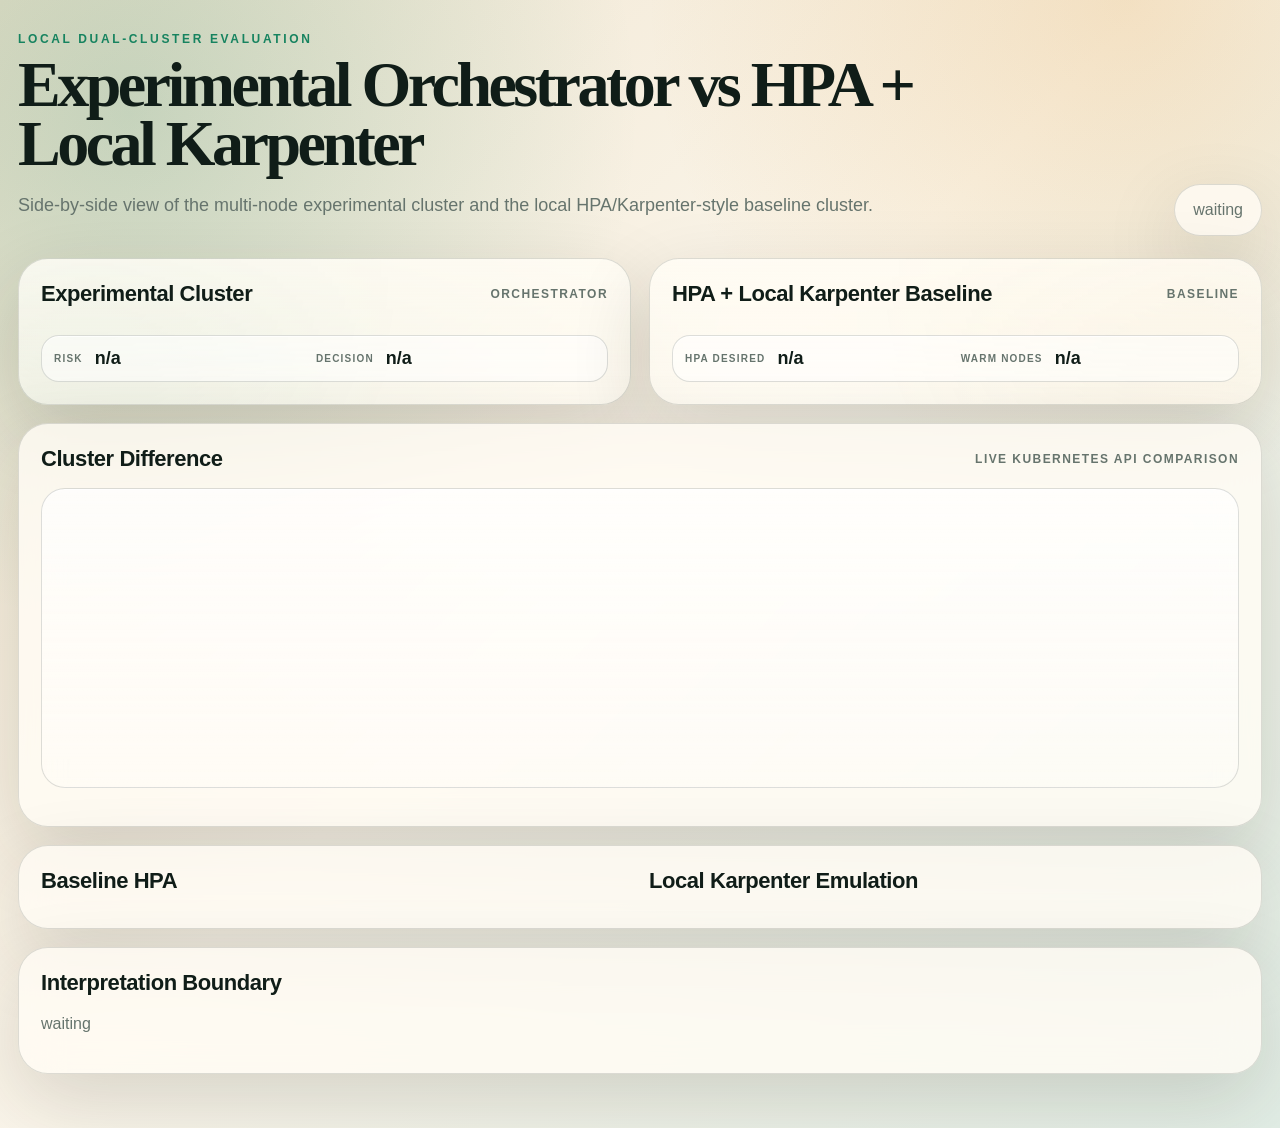
==== orchestrator_stack/comparison_dashboard/index.html @ 718e04e0 "Add local dual-cluster comparison stack" ====
<!doctype html>
<html lang="en">
<head>
  <meta charset="utf-8" />
  <meta name="viewport" content="width=device-width, initial-scale=1" />
  <title>Borg Orchestrator Comparison</title>
  <link rel="stylesheet" href="styles.css?v=202605081030" />
</head>
<body>
  <main class="shell">
    <section class="hero">
      <div>
        <p class="eyebrow">Local dual-cluster evaluation</p>
        <h1>Experimental Orchestrator vs HPA + Local Karpenter</h1>
        <p class="subtitle">Side-by-side view of the multi-node experimental cluster and the local HPA/Karpenter-style baseline cluster.</p>
      </div>
      <div class="status-card"><span id="updatedAt">waiting</span></div>
    </section>

    <section class="comparison-grid">
      <article class="cluster-card experimental">
        <div class="panel-head"><h2>Experimental Cluster</h2><span id="experimentalRole">orchestrator</span></div>
        <div id="experimentalMetrics" class="metric-grid"></div>
        <div class="signal-band"><span>risk</span><b id="experimentalRisk">n/a</b><span>decision</span><b id="experimentalDecision">n/a</b></div>
      </article>
      <article class="cluster-card baseline">
        <div class="panel-head"><h2>HPA + Local Karpenter Baseline</h2><span id="baselineRole">baseline</span></div>
        <div id="baselineMetrics" class="metric-grid"></div>
        <div class="signal-band"><span>HPA desired</span><b id="baselineHpa">n/a</b><span>warm nodes</span><b id="baselineWarm">n/a</b></div>
      </article>
    </section>

    <section class="panel">
      <div class="panel-head"><h2>Cluster Difference</h2><span>live Kubernetes API comparison</span></div>
      <canvas id="differenceCanvas" width="1400" height="340"></canvas>
      <div id="differenceLegend" class="legend"></div>
    </section>

    <section class="panel details">
      <div>
        <h2>Baseline HPA</h2>
        <div id="hpaTable" class="table"></div>
      </div>
      <div>
        <h2>Local Karpenter Emulation</h2>
        <div id="karpenterState" class="table"></div>
      </div>
    </section>

    <section class="panel note-panel">
      <h2>Interpretation Boundary</h2>
      <p id="notes">waiting</p>
    </section>
  </main>
  <script src="app.js?v=202605081030"></script>
</body>
</html>
---- orchestrator_stack/comparison_dashboard/styles.css ----
:root { --ink:#101d18; --muted:#66746d; --paper:#f7efe1; --line:rgba(16,29,24,.14); --green:#16835f; --amber:#d48a20; --blue:#2f6f9f; --red:#b44634; --shadow:0 28px 80px rgba(38,30,12,.16); }
* { box-sizing: border-box; }
body { margin:0; color:var(--ink); background: radial-gradient(circle at 10% 10%, rgba(22,131,95,.20), transparent 32rem), radial-gradient(circle at 88% 0%, rgba(212,138,32,.20), transparent 30rem), linear-gradient(135deg,#efe3cd,#fbf6eb 48%,#e2eee6); font-family:Avenir Next, Gill Sans, Trebuchet MS, sans-serif; min-height:100vh; }
.shell { width:min(1500px, calc(100vw - 36px)); margin:0 auto; padding:32px 0 54px; }
.hero { display:grid; grid-template-columns:minmax(0,1fr) auto; gap:24px; align-items:end; margin-bottom:22px; }
.eyebrow { color:var(--green); text-transform:uppercase; letter-spacing:.22em; font-weight:900; font-size:12px; margin:0 0 10px; }
h1 { margin:0; max-width:980px; font-family:Georgia, Times New Roman, serif; font-size:clamp(42px,5vw,76px); line-height:.92; letter-spacing:-.055em; }
.subtitle { color:var(--muted); font-size:18px; line-height:1.45; max-width:880px; }
.status-card, .cluster-card, .panel { border:1px solid var(--line); background:rgba(255,252,244,.82); backdrop-filter:blur(20px) saturate(1.15); box-shadow:var(--shadow); }
.status-card { border-radius:26px; padding:16px 18px; color:var(--muted); }
.comparison-grid { display:grid; grid-template-columns:1fr 1fr; gap:18px; margin-bottom:18px; }
.cluster-card, .panel { border-radius:30px; padding:22px; overflow:hidden; }
.cluster-card.experimental { background:linear-gradient(180deg,rgba(255,252,244,.90),rgba(255,252,244,.70)), radial-gradient(circle at 12% 12%,rgba(22,131,95,.18),transparent 20rem); }
.cluster-card.baseline { background:linear-gradient(180deg,rgba(255,252,244,.90),rgba(255,252,244,.70)), radial-gradient(circle at 88% 12%,rgba(212,138,32,.18),transparent 20rem); }
.panel-head { display:flex; justify-content:space-between; align-items:center; gap:14px; margin-bottom:16px; }
h2 { margin:0; font-size:22px; letter-spacing:-.02em; }
.panel-head span { color:var(--muted); font-size:12px; text-transform:uppercase; letter-spacing:.12em; font-weight:900; }
.metric-grid { display:grid; grid-template-columns:repeat(4,minmax(0,1fr)); gap:10px; }
.metric-grid div, .signal-band, .table div { border:1px solid var(--line); background:rgba(255,255,255,.55); border-radius:18px; padding:12px; box-shadow:inset 0 1px 0 rgba(255,255,255,.70); }
.metric-grid b { display:block; font-size:28px; letter-spacing:-.04em; margin-bottom:4px; }
.metric-grid span, .signal-band span, .table span { color:var(--muted); text-transform:uppercase; letter-spacing:.12em; font-size:10px; font-weight:900; }
.signal-band { display:grid; grid-template-columns:auto 1fr auto 1fr; gap:12px; align-items:center; margin-top:12px; }
.signal-band b { font-size:18px; overflow-wrap:anywhere; }
canvas { width:100%; height:300px; border-radius:24px; border:1px solid var(--line); background:linear-gradient(180deg,rgba(255,255,255,.72),rgba(255,255,255,.28)); box-shadow:inset 0 1px 0 rgba(255,255,255,.78); }
.legend { display:flex; flex-wrap:wrap; gap:14px; color:var(--muted); margin-top:12px; }
.details { display:grid; grid-template-columns:1fr 1fr; gap:18px; margin-top:18px; }
.table { display:grid; gap:8px; margin-top:12px; }
.table b { display:block; margin-top:4px; overflow-wrap:anywhere; }
.note-panel { margin-top:18px; }
.note-panel p { color:var(--muted); line-height:1.45; }
@media (max-width: 900px) { .hero, .comparison-grid, .details { grid-template-columns:1fr; } .metric-grid { grid-template-columns:repeat(2,minmax(0,1fr)); } .signal-band { grid-template-columns:1fr; } }
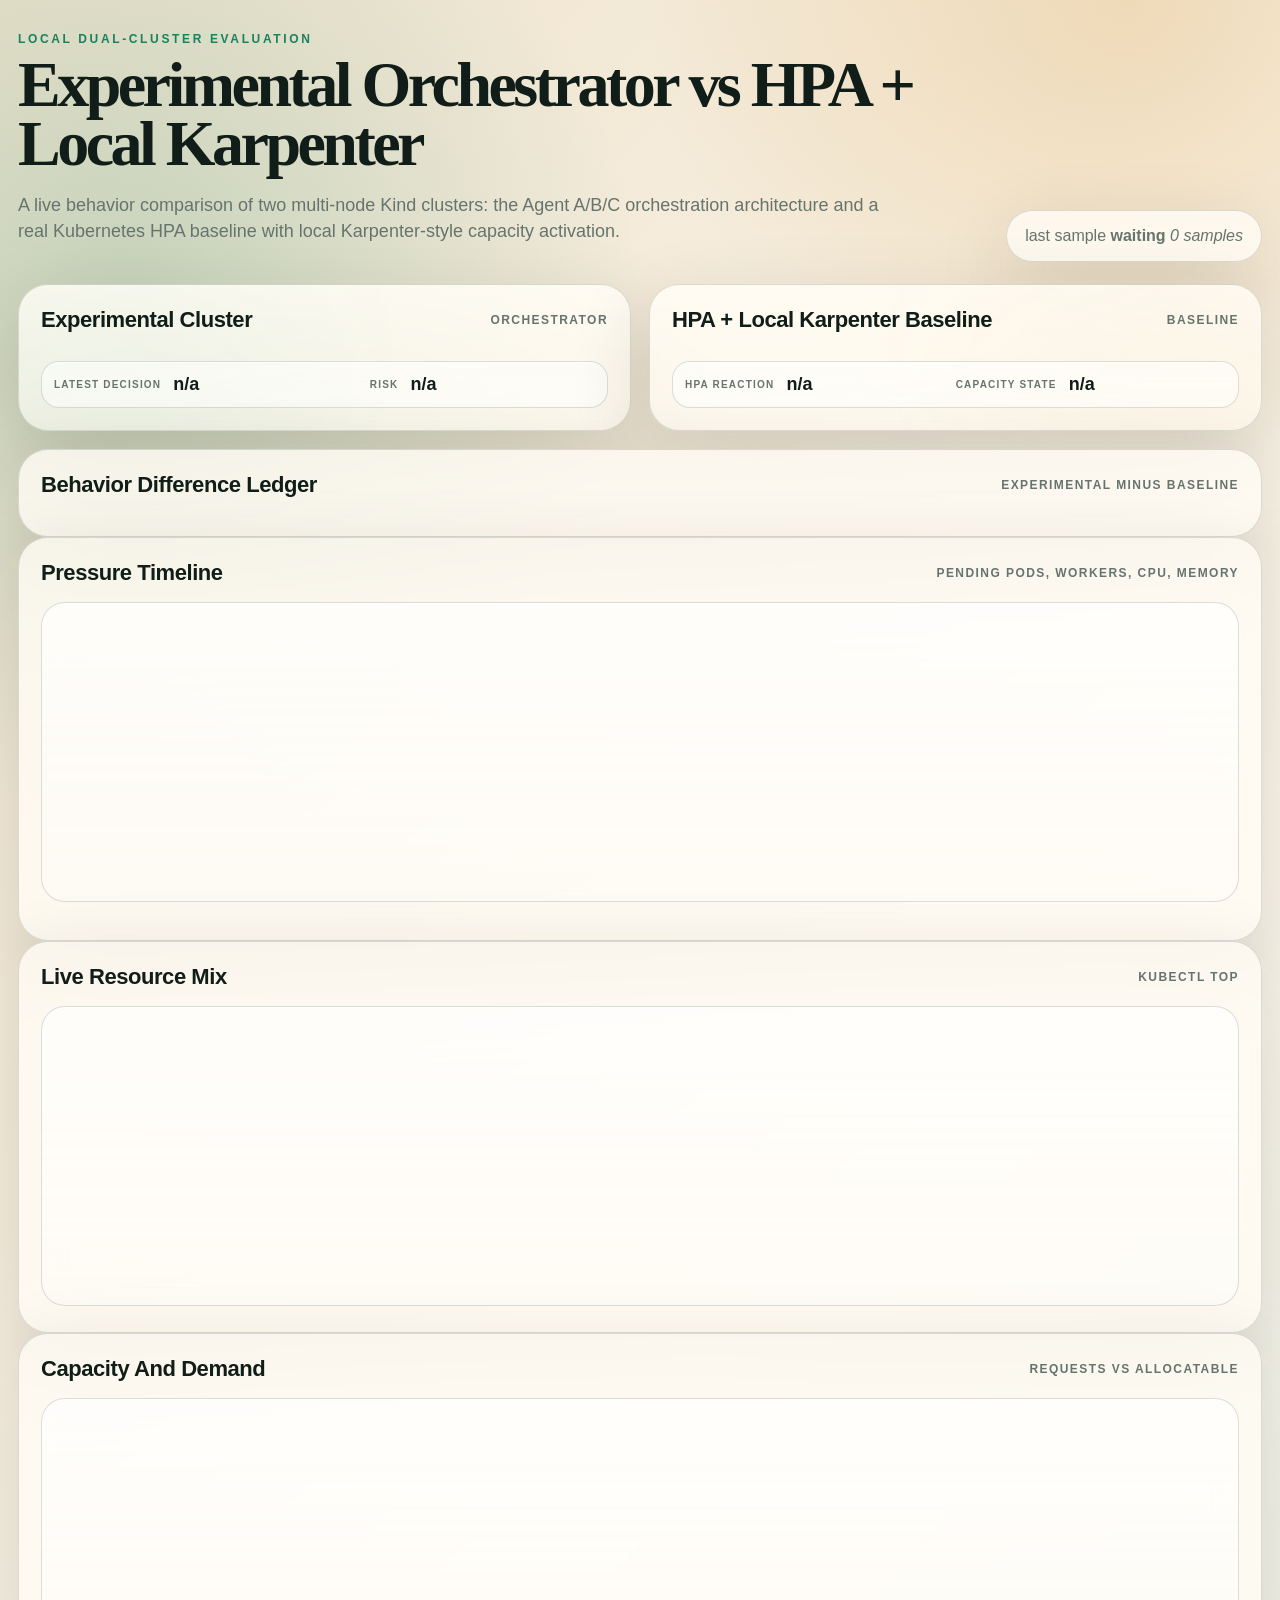
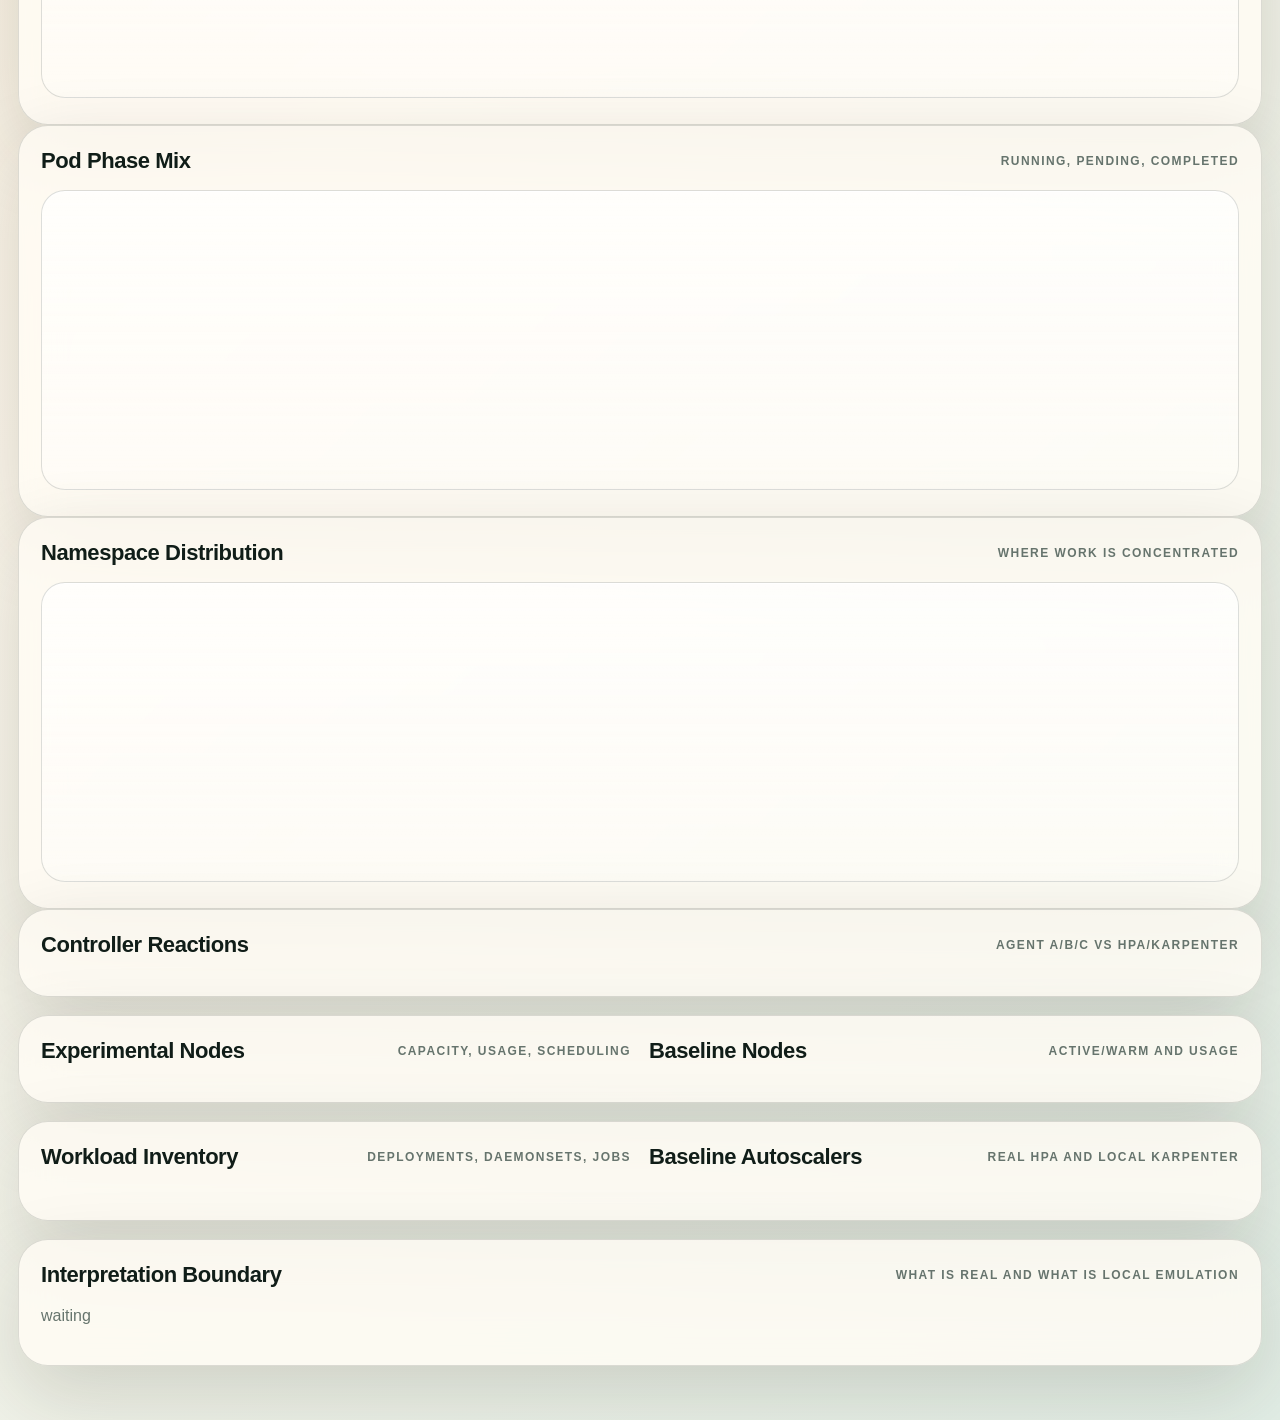
==== commit 91eb306a: "Add comparison dashboard analysis sections" ====
--- a/orchestrator_stack/comparison_dashboard/index.html
+++ b/orchestrator_stack/comparison_dashboard/index.html
@@ -4,7 +4,7 @@
   <meta charset="utf-8" />
   <meta name="viewport" content="width=device-width, initial-scale=1" />
   <title>Borg Orchestrator Comparison</title>
-  <link rel="stylesheet" href="styles.css?v=202605081030" />
+  <link rel="stylesheet" href="styles.css?v=202605081130" />
 </head>
 <body>
   <main class="shell">
@@ -12,46 +12,95 @@
       <div>
         <p class="eyebrow">Local dual-cluster evaluation</p>
         <h1>Experimental Orchestrator vs HPA + Local Karpenter</h1>
-        <p class="subtitle">Side-by-side view of the multi-node experimental cluster and the local HPA/Karpenter-style baseline cluster.</p>
+        <p class="subtitle">A live behavior comparison of two multi-node Kind clusters: the Agent A/B/C orchestration architecture and a real Kubernetes HPA baseline with local Karpenter-style capacity activation.</p>
       </div>
-      <div class="status-card"><span id="updatedAt">waiting</span></div>
+      <aside class="status-card">
+        <span>last sample</span>
+        <b id="updatedAt">waiting</b>
+        <em id="sampleCount">0 samples</em>
+      </aside>
     </section>
+
+    <section id="scorecards" class="scorecards"></section>
 
     <section class="comparison-grid">
       <article class="cluster-card experimental">
         <div class="panel-head"><h2>Experimental Cluster</h2><span id="experimentalRole">orchestrator</span></div>
         <div id="experimentalMetrics" class="metric-grid"></div>
-        <div class="signal-band"><span>risk</span><b id="experimentalRisk">n/a</b><span>decision</span><b id="experimentalDecision">n/a</b></div>
+        <div class="signal-band"><span>latest decision</span><b id="experimentalDecision">n/a</b><span>risk</span><b id="experimentalRisk">n/a</b></div>
       </article>
       <article class="cluster-card baseline">
         <div class="panel-head"><h2>HPA + Local Karpenter Baseline</h2><span id="baselineRole">baseline</span></div>
         <div id="baselineMetrics" class="metric-grid"></div>
-        <div class="signal-band"><span>HPA desired</span><b id="baselineHpa">n/a</b><span>warm nodes</span><b id="baselineWarm">n/a</b></div>
+        <div class="signal-band"><span>HPA reaction</span><b id="baselineHpa">n/a</b><span>capacity state</span><b id="baselineWarm">n/a</b></div>
       </article>
     </section>
 
-    <section class="panel">
-      <div class="panel-head"><h2>Cluster Difference</h2><span>live Kubernetes API comparison</span></div>
-      <canvas id="differenceCanvas" width="1400" height="340"></canvas>
-      <div id="differenceLegend" class="legend"></div>
+    <section class="panel insight-panel">
+      <div class="panel-head"><h2>Behavior Difference Ledger</h2><span>experimental minus baseline</span></div>
+      <div id="differenceLedger" class="ledger"></div>
     </section>
 
-    <section class="panel details">
+    <section class="chart-grid primary-charts">
+      <article class="panel chart-card wide">
+        <div class="panel-head"><h2>Pressure Timeline</h2><span>pending pods, workers, CPU, memory</span></div>
+        <canvas id="timelineCanvas" width="1700" height="420"></canvas>
+        <div id="timelineLegend" class="legend"></div>
+      </article>
+      <article class="panel chart-card">
+        <div class="panel-head"><h2>Live Resource Mix</h2><span>kubectl top</span></div>
+        <canvas id="resourcePieCanvas" width="760" height="420"></canvas>
+      </article>
+      <article class="panel chart-card">
+        <div class="panel-head"><h2>Capacity And Demand</h2><span>requests vs allocatable</span></div>
+        <canvas id="capacityCanvas" width="760" height="420"></canvas>
+      </article>
+    </section>
+
+    <section class="chart-grid secondary-charts">
+      <article class="panel chart-card">
+        <div class="panel-head"><h2>Pod Phase Mix</h2><span>running, pending, completed</span></div>
+        <canvas id="phaseCanvas" width="760" height="360"></canvas>
+      </article>
+      <article class="panel chart-card">
+        <div class="panel-head"><h2>Namespace Distribution</h2><span>where work is concentrated</span></div>
+        <canvas id="namespaceCanvas" width="760" height="360"></canvas>
+      </article>
+      <article class="panel chart-card">
+        <div class="panel-head"><h2>Controller Reactions</h2><span>Agent A/B/C vs HPA/Karpenter</span></div>
+        <div id="reactionPanel" class="reaction-panel"></div>
+      </article>
+    </section>
+
+    <section class="panel details node-section">
       <div>
-        <h2>Baseline HPA</h2>
-        <div id="hpaTable" class="table"></div>
+        <div class="panel-head"><h2>Experimental Nodes</h2><span>capacity, usage, scheduling</span></div>
+        <div id="experimentalNodes" class="table node-table"></div>
       </div>
       <div>
-        <h2>Local Karpenter Emulation</h2>
-        <div id="karpenterState" class="table"></div>
+        <div class="panel-head"><h2>Baseline Nodes</h2><span>active/warm and usage</span></div>
+        <div id="baselineNodes" class="table node-table"></div>
+      </div>
+    </section>
+
+    <section class="panel details workload-section">
+      <div>
+        <div class="panel-head"><h2>Workload Inventory</h2><span>deployments, daemonsets, jobs</span></div>
+        <div id="workloadInventory" class="table compact-table"></div>
+      </div>
+      <div>
+        <div class="panel-head"><h2>Baseline Autoscalers</h2><span>real HPA and local Karpenter</span></div>
+        <div id="hpaTable" class="table compact-table"></div>
+        <div id="karpenterState" class="table compact-table"></div>
       </div>
     </section>
 
     <section class="panel note-panel">
-      <h2>Interpretation Boundary</h2>
+      <div class="panel-head"><h2>Interpretation Boundary</h2><span>what is real and what is local emulation</span></div>
       <p id="notes">waiting</p>
+      <p id="errors" class="error-line"></p>
     </section>
   </main>
-  <script src="app.js?v=202605081030"></script>
+  <script src="app.js?v=202605081130"></script>
 </body>
 </html>
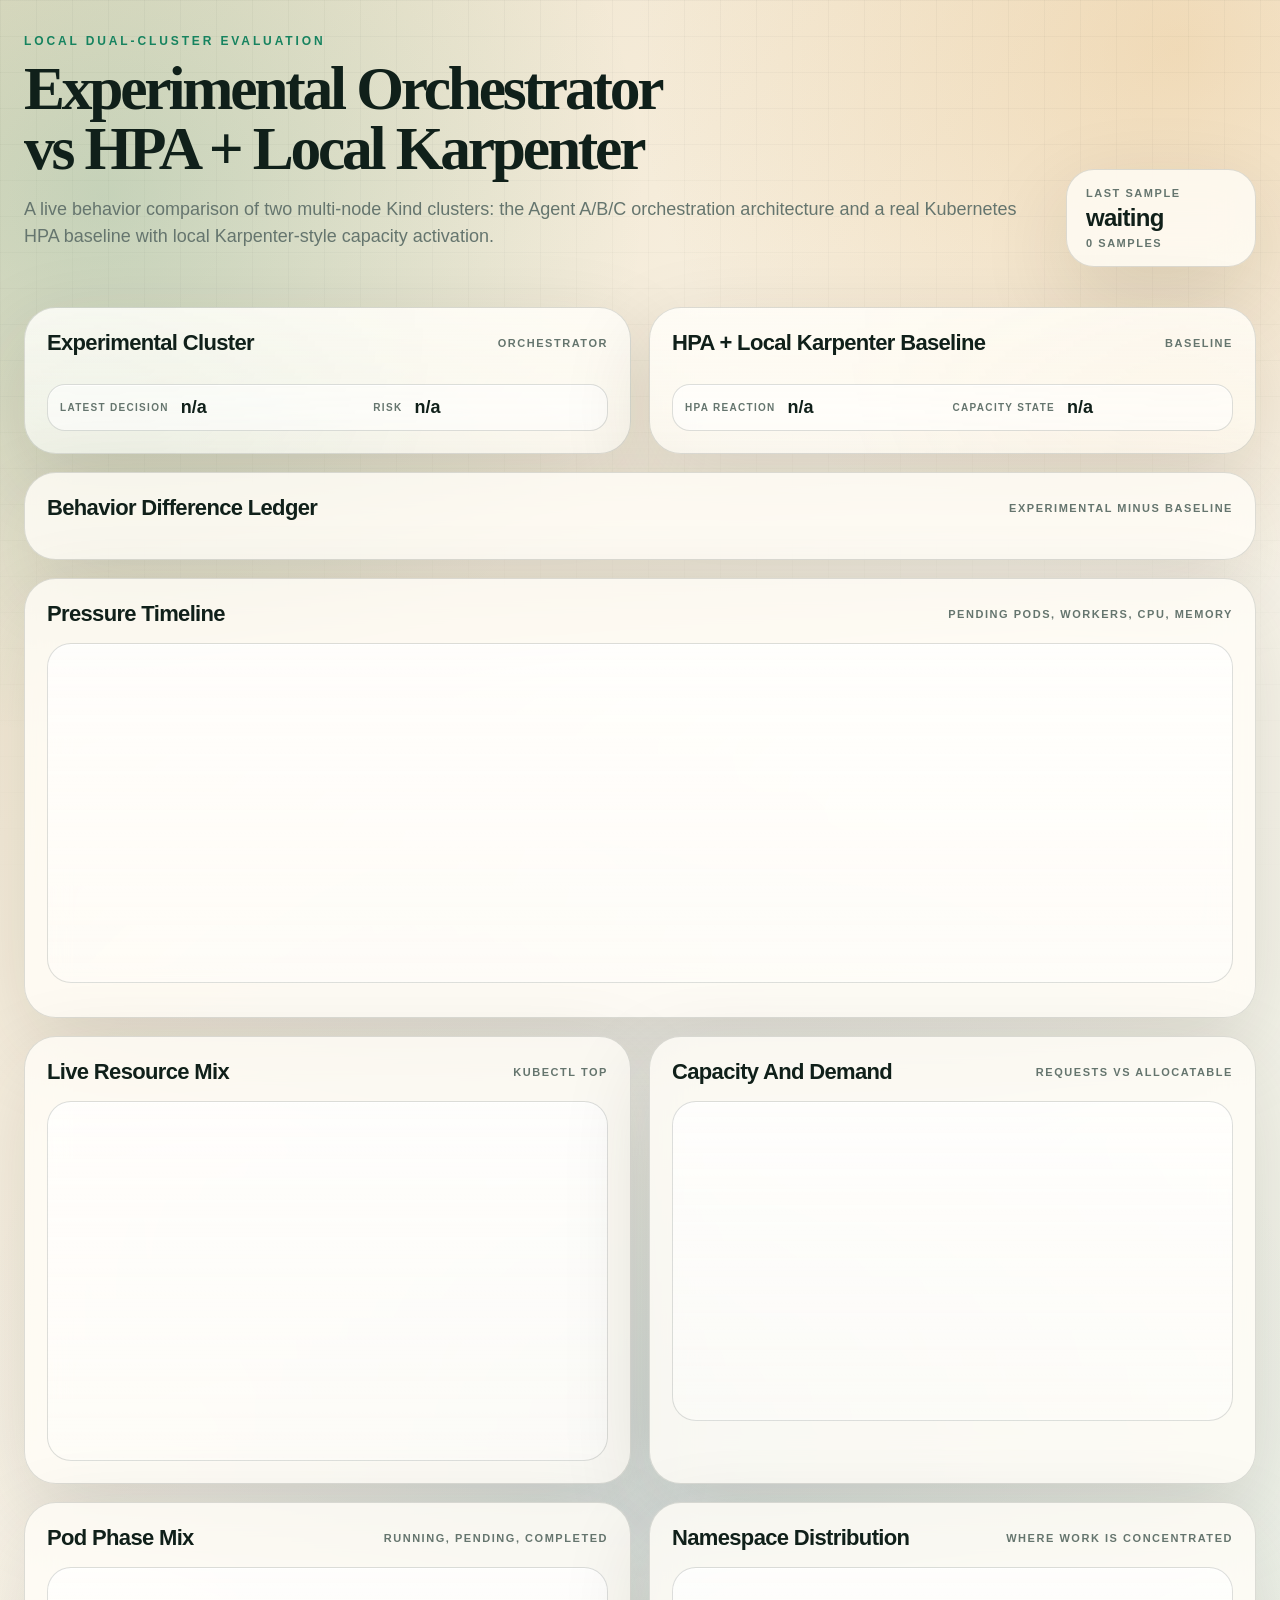
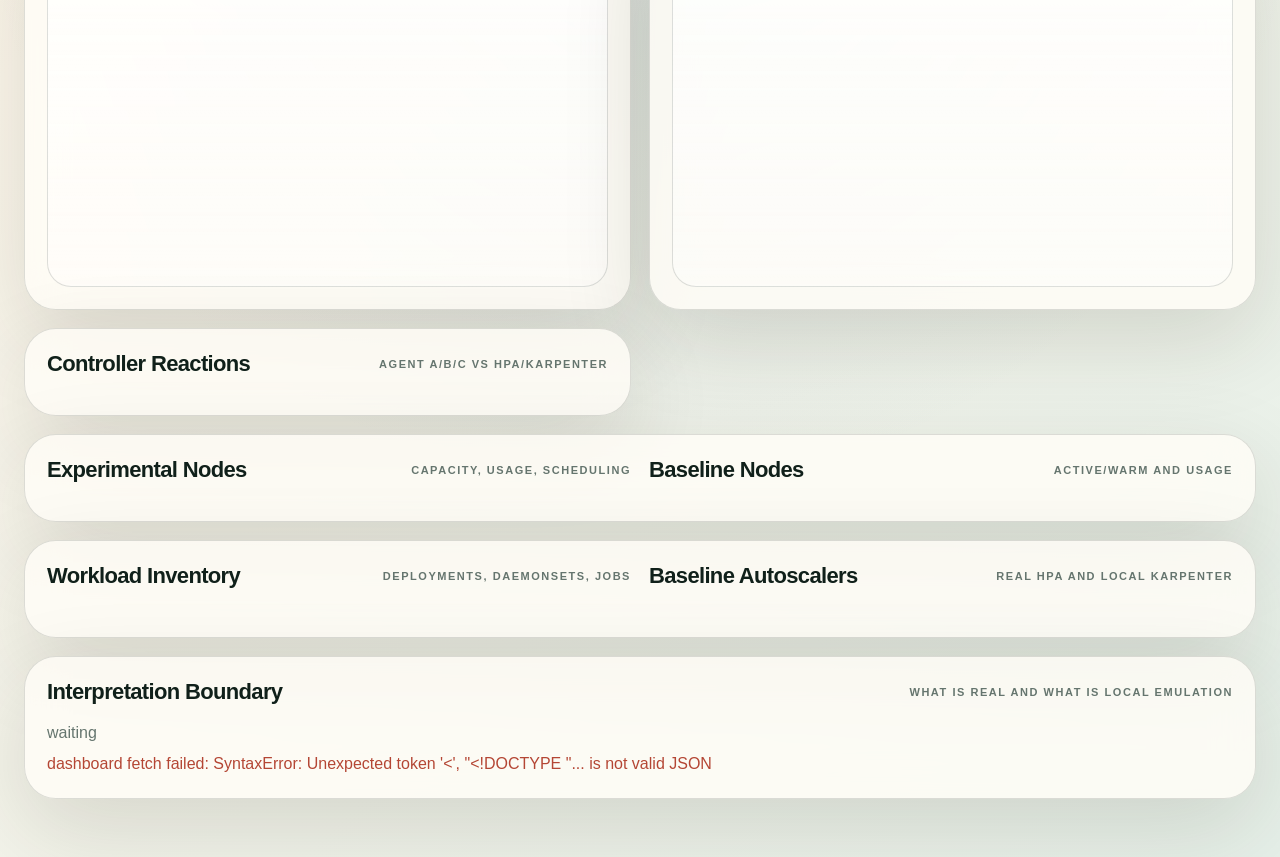
==== commit 41f78b07: "Refresh comparison dashboard assets" ====
--- a/orchestrator_stack/comparison_dashboard/index.html
+++ b/orchestrator_stack/comparison_dashboard/index.html
@@ -4,7 +4,7 @@
   <meta charset="utf-8" />
   <meta name="viewport" content="width=device-width, initial-scale=1" />
   <title>Borg Orchestrator Comparison</title>
-  <link rel="stylesheet" href="styles.css?v=202605081130" />
+  <link rel="stylesheet" href="styles.css?v=202605081610" />
 </head>
 <body>
   <main class="shell">
@@ -101,6 +101,6 @@
       <p id="errors" class="error-line"></p>
     </section>
   </main>
-  <script src="app.js?v=202605081130"></script>
+  <script src="app.js?v=202605081610"></script>
 </body>
 </html>
--- a/orchestrator_stack/comparison_dashboard/styles.css
+++ b/orchestrator_stack/comparison_dashboard/styles.css
@@ -1,31 +1,119 @@
-:root { --ink:#101d18; --muted:#66746d; --paper:#f7efe1; --line:rgba(16,29,24,.14); --green:#16835f; --amber:#d48a20; --blue:#2f6f9f; --red:#b44634; --shadow:0 28px 80px rgba(38,30,12,.16); }
-* { box-sizing: border-box; }
-body { margin:0; color:var(--ink); background: radial-gradient(circle at 10% 10%, rgba(22,131,95,.20), transparent 32rem), radial-gradient(circle at 88% 0%, rgba(212,138,32,.20), transparent 30rem), linear-gradient(135deg,#efe3cd,#fbf6eb 48%,#e2eee6); font-family:Avenir Next, Gill Sans, Trebuchet MS, sans-serif; min-height:100vh; }
-.shell { width:min(1500px, calc(100vw - 36px)); margin:0 auto; padding:32px 0 54px; }
+:root {
+  --ink:#10201a;
+  --muted:#65756e;
+  --paper:#fbf5e9;
+  --panel:#fffdf7;
+  --line:rgba(16,32,26,.14);
+  --line-strong:rgba(16,32,26,.28);
+  --green:#16835f;
+  --mint:#73b99a;
+  --amber:#d48a20;
+  --blue:#2f6f9f;
+  --red:#b44634;
+  --black:#17231e;
+  --shadow:0 30px 90px rgba(41,33,15,.14);
+  --soft-shadow:0 18px 46px rgba(41,33,15,.10);
+}
+* { box-sizing:border-box; }
+body {
+  margin:0;
+  color:var(--ink);
+  background:
+    radial-gradient(circle at 8% 8%, rgba(22,131,95,.20), transparent 34rem),
+    radial-gradient(circle at 92% 2%, rgba(212,138,32,.22), transparent 34rem),
+    radial-gradient(circle at 50% 58%, rgba(47,111,159,.14), transparent 42rem),
+    linear-gradient(135deg,#efe2c9,#fbf6eb 45%,#e6f0e9);
+  font-family:Avenir Next, Gill Sans, Trebuchet MS, sans-serif;
+  min-height:100vh;
+}
+body:before {
+  content:"";
+  position:fixed;
+  inset:0;
+  pointer-events:none;
+  background-image:linear-gradient(rgba(16,32,26,.045) 1px, transparent 1px), linear-gradient(90deg, rgba(16,32,26,.045) 1px, transparent 1px);
+  background-size:36px 36px;
+  mask-image:linear-gradient(to bottom, rgba(0,0,0,.70), rgba(0,0,0,.08));
+}
+.shell { width:min(1780px, calc(100vw - 48px)); margin:0 auto; padding:34px 0 58px; position:relative; }
 .hero { display:grid; grid-template-columns:minmax(0,1fr) auto; gap:24px; align-items:end; margin-bottom:22px; }
-.eyebrow { color:var(--green); text-transform:uppercase; letter-spacing:.22em; font-weight:900; font-size:12px; margin:0 0 10px; }
-h1 { margin:0; max-width:980px; font-family:Georgia, Times New Roman, serif; font-size:clamp(42px,5vw,76px); line-height:.92; letter-spacing:-.055em; }
-.subtitle { color:var(--muted); font-size:18px; line-height:1.45; max-width:880px; }
-.status-card, .cluster-card, .panel { border:1px solid var(--line); background:rgba(255,252,244,.82); backdrop-filter:blur(20px) saturate(1.15); box-shadow:var(--shadow); }
-.status-card { border-radius:26px; padding:16px 18px; color:var(--muted); }
+.eyebrow { color:var(--green); text-transform:uppercase; letter-spacing:.24em; font-weight:900; font-size:12px; margin:0 0 10px; }
+h1 { margin:0; max-width:1180px; font-family:Georgia, Times New Roman, serif; font-size:clamp(42px,4.8vw,78px); line-height:.98; letter-spacing:-.052em; text-wrap:balance; }
+.subtitle { color:var(--muted); font-size:18px; line-height:1.45; max-width:1060px; }
+.status-card, .cluster-card, .panel, .score-card {
+  border:1px solid var(--line);
+  background:rgba(255,253,247,.82);
+  backdrop-filter:blur(20px) saturate(1.12);
+  box-shadow:var(--shadow);
+}
+.status-card { min-width:190px; border-radius:28px; padding:17px 19px; display:grid; gap:5px; }
+.status-card span, .status-card em { color:var(--muted); font-size:11px; text-transform:uppercase; letter-spacing:.14em; font-weight:900; font-style:normal; }
+.status-card b { font-size:24px; letter-spacing:-.03em; }
+.scorecards { display:grid; grid-template-columns:repeat(auto-fit,minmax(min(100%,320px),1fr)); gap:14px; margin-bottom:18px; }
+.score-card { border-radius:26px; padding:16px; display:grid; gap:10px; min-height:150px; min-width:0; overflow:hidden; }
+.score-card span { color:var(--muted); text-transform:uppercase; letter-spacing:.14em; font-size:11px; font-weight:900; }
+.score-card b { display:block; max-width:100%; font-size:clamp(19px,1.25vw,23px); line-height:1.08; letter-spacing:-.035em; overflow-wrap:anywhere; word-break:break-word; }
+.score-card small { color:var(--muted); line-height:1.35; }
+.score-values { display:grid; grid-template-columns:repeat(2,minmax(0,1fr)); gap:8px; min-width:0; }
+.score-values div { min-width:0; border:1px solid var(--line); border-radius:16px; padding:9px; background:rgba(255,255,255,.46); display:grid; gap:7px; align-content:start; }
+.score-values span { display:block; white-space:nowrap; }
+.score-values b { font-size:clamp(17px,1.05vw,20px); letter-spacing:-.025em; }
 .comparison-grid { display:grid; grid-template-columns:1fr 1fr; gap:18px; margin-bottom:18px; }
-.cluster-card, .panel { border-radius:30px; padding:22px; overflow:hidden; }
-.cluster-card.experimental { background:linear-gradient(180deg,rgba(255,252,244,.90),rgba(255,252,244,.70)), radial-gradient(circle at 12% 12%,rgba(22,131,95,.18),transparent 20rem); }
-.cluster-card.baseline { background:linear-gradient(180deg,rgba(255,252,244,.90),rgba(255,252,244,.70)), radial-gradient(circle at 88% 12%,rgba(212,138,32,.18),transparent 20rem); }
+.cluster-card, .panel { border-radius:32px; padding:22px; overflow:hidden; min-width:0; }
+.cluster-card.experimental { background:linear-gradient(180deg,rgba(255,253,247,.90),rgba(255,253,247,.72)), radial-gradient(circle at 12% 12%,rgba(22,131,95,.18),transparent 22rem); }
+.cluster-card.baseline { background:linear-gradient(180deg,rgba(255,253,247,.90),rgba(255,253,247,.72)), radial-gradient(circle at 88% 12%,rgba(212,138,32,.18),transparent 22rem); }
 .panel-head { display:flex; justify-content:space-between; align-items:center; gap:14px; margin-bottom:16px; }
-h2 { margin:0; font-size:22px; letter-spacing:-.02em; }
-.panel-head span { color:var(--muted); font-size:12px; text-transform:uppercase; letter-spacing:.12em; font-weight:900; }
+h2 { margin:0; font-size:22px; letter-spacing:-.03em; }
+.panel-head span { color:var(--muted); font-size:11px; text-transform:uppercase; letter-spacing:.14em; font-weight:900; text-align:right; }
 .metric-grid { display:grid; grid-template-columns:repeat(4,minmax(0,1fr)); gap:10px; }
-.metric-grid div, .signal-band, .table div { border:1px solid var(--line); background:rgba(255,255,255,.55); border-radius:18px; padding:12px; box-shadow:inset 0 1px 0 rgba(255,255,255,.70); }
-.metric-grid b { display:block; font-size:28px; letter-spacing:-.04em; margin-bottom:4px; }
-.metric-grid span, .signal-band span, .table span { color:var(--muted); text-transform:uppercase; letter-spacing:.12em; font-size:10px; font-weight:900; }
+.metric-grid div, .signal-band, .table div, .ledger-row, .reaction-card {
+  min-width:0;
+  border:1px solid var(--line);
+  background:rgba(255,255,255,.58);
+  border-radius:18px;
+  padding:12px;
+  box-shadow:inset 0 1px 0 rgba(255,255,255,.78);
+}
+.metric-grid b { display:block; font-size:27px; letter-spacing:-.045em; margin-bottom:4px; overflow-wrap:anywhere; }
+.metric-grid span, .signal-band span, .table span, .ledger-row span, .reaction-card span {
+  color:var(--muted);
+  text-transform:uppercase;
+  letter-spacing:.13em;
+  font-size:10px;
+  font-weight:900;
+}
 .signal-band { display:grid; grid-template-columns:auto 1fr auto 1fr; gap:12px; align-items:center; margin-top:12px; }
 .signal-band b { font-size:18px; overflow-wrap:anywhere; }
-canvas { width:100%; height:300px; border-radius:24px; border:1px solid var(--line); background:linear-gradient(180deg,rgba(255,255,255,.72),rgba(255,255,255,.28)); box-shadow:inset 0 1px 0 rgba(255,255,255,.78); }
-.legend { display:flex; flex-wrap:wrap; gap:14px; color:var(--muted); margin-top:12px; }
-.details { display:grid; grid-template-columns:1fr 1fr; gap:18px; margin-top:18px; }
-.table { display:grid; gap:8px; margin-top:12px; }
-.table b { display:block; margin-top:4px; overflow-wrap:anywhere; }
+.insight-panel { margin-bottom:18px; }
+.ledger { display:grid; grid-template-columns:repeat(4,minmax(0,1fr)); gap:10px; }
+.ledger-row { display:grid; gap:7px; min-height:145px; }
+.ledger-row b { font-size:22px; letter-spacing:-.04em; }
+.delta-positive { color:var(--green); }
+.delta-negative { color:var(--red); }
+.delta-neutral { color:var(--muted); }
+.chart-grid { display:grid; gap:18px; margin-bottom:18px; }
+.chart-grid > * { min-width:0; }
+.primary-charts { grid-template-columns:2fr 1fr 1fr; }
+.secondary-charts { grid-template-columns:1fr 1fr 1fr; }
+.chart-card.wide { grid-column:auto; }
+canvas { display:block; width:100%; height:320px; border-radius:24px; border:1px solid var(--line); background:linear-gradient(180deg,rgba(255,255,255,.72),rgba(255,255,255,.34)); box-shadow:inset 0 1px 0 rgba(255,255,255,.78); }
+#timelineCanvas { height:340px; }
+#resourcePieCanvas { height:360px; }
+.legend { display:flex; flex-wrap:wrap; gap:14px; color:var(--muted); margin-top:12px; font-size:14px; }
+.legend b { font-size:16px; }
+.details { display:grid; grid-template-columns:1fr 1fr; gap:18px; margin-bottom:18px; }
+.table { display:grid; gap:8px; }
+.table div { display:grid; grid-template-columns:minmax(120px,.8fr) minmax(0,1.5fr); gap:10px; align-items:start; }
+.table b { display:block; overflow-wrap:anywhere; font-size:14px; }
+.node-table div { grid-template-columns:minmax(180px,.8fr) minmax(0,1.8fr); }
+.compact-table + .compact-table { margin-top:10px; }
+.reaction-panel { display:grid; gap:10px; }
+.reaction-card { display:grid; gap:7px; }
+.reaction-card b { font-size:19px; letter-spacing:-.03em; }
 .note-panel { margin-top:18px; }
-.note-panel p { color:var(--muted); line-height:1.45; }
-@media (max-width: 900px) { .hero, .comparison-grid, .details { grid-template-columns:1fr; } .metric-grid { grid-template-columns:repeat(2,minmax(0,1fr)); } .signal-band { grid-template-columns:1fr; } }
+.note-panel p { color:var(--muted); line-height:1.48; margin:8px 0 0; }
+.error-line { color:var(--red) !important; }
+.pill-row { display:flex; flex-wrap:wrap; gap:8px; }
+.pill { border:1px solid var(--line); border-radius:999px; padding:7px 10px; background:rgba(255,255,255,.62); color:var(--muted); font-size:12px; }
+@media (max-width: 1300px) { .primary-charts, .secondary-charts { grid-template-columns:1fr 1fr; } .chart-card.wide { grid-column:1 / -1; } .ledger { grid-template-columns:1fr 1fr; } }
+@media (max-width: 900px) { .hero, .comparison-grid, .details, .primary-charts, .secondary-charts, .ledger { grid-template-columns:1fr; } .metric-grid { grid-template-columns:repeat(2,minmax(0,1fr)); } .signal-band, .table div { grid-template-columns:1fr; } h1 { font-size:42px; } .shell { width:min(100vw - 24px, 1780px); } }
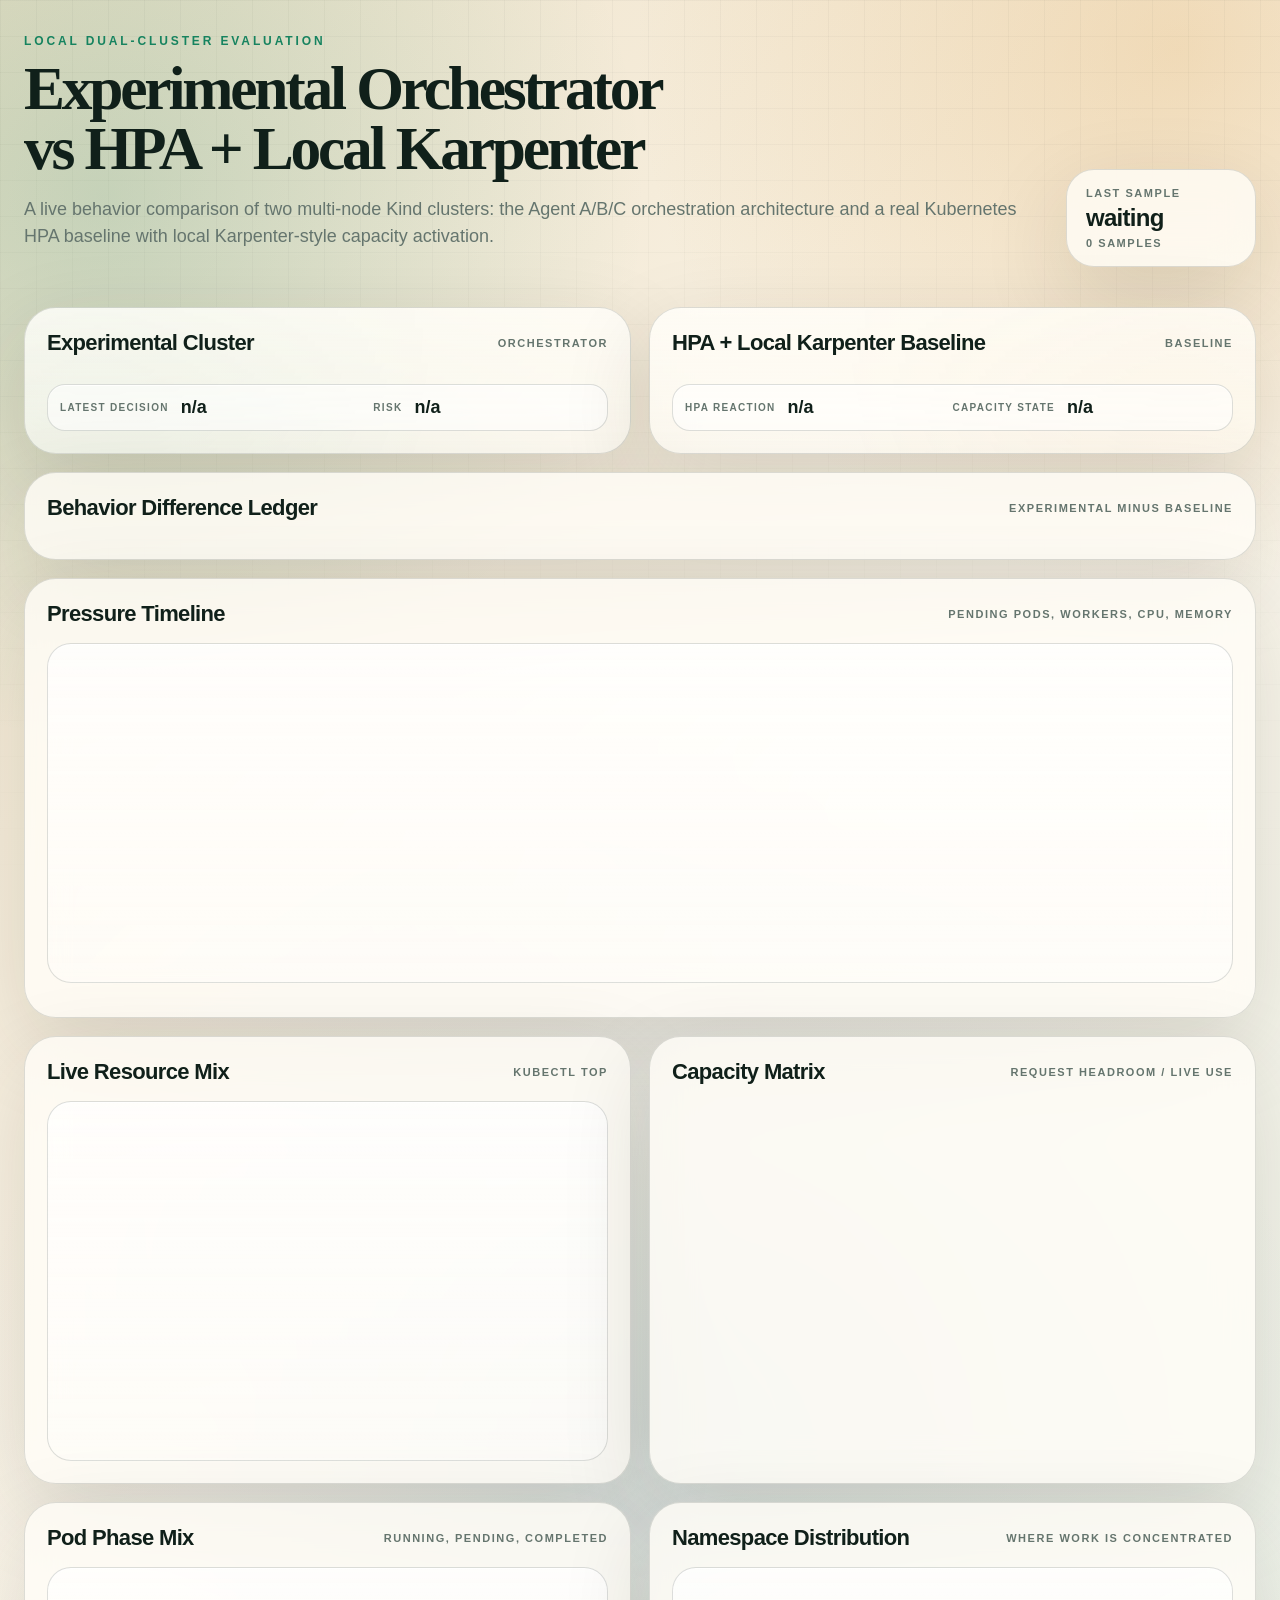
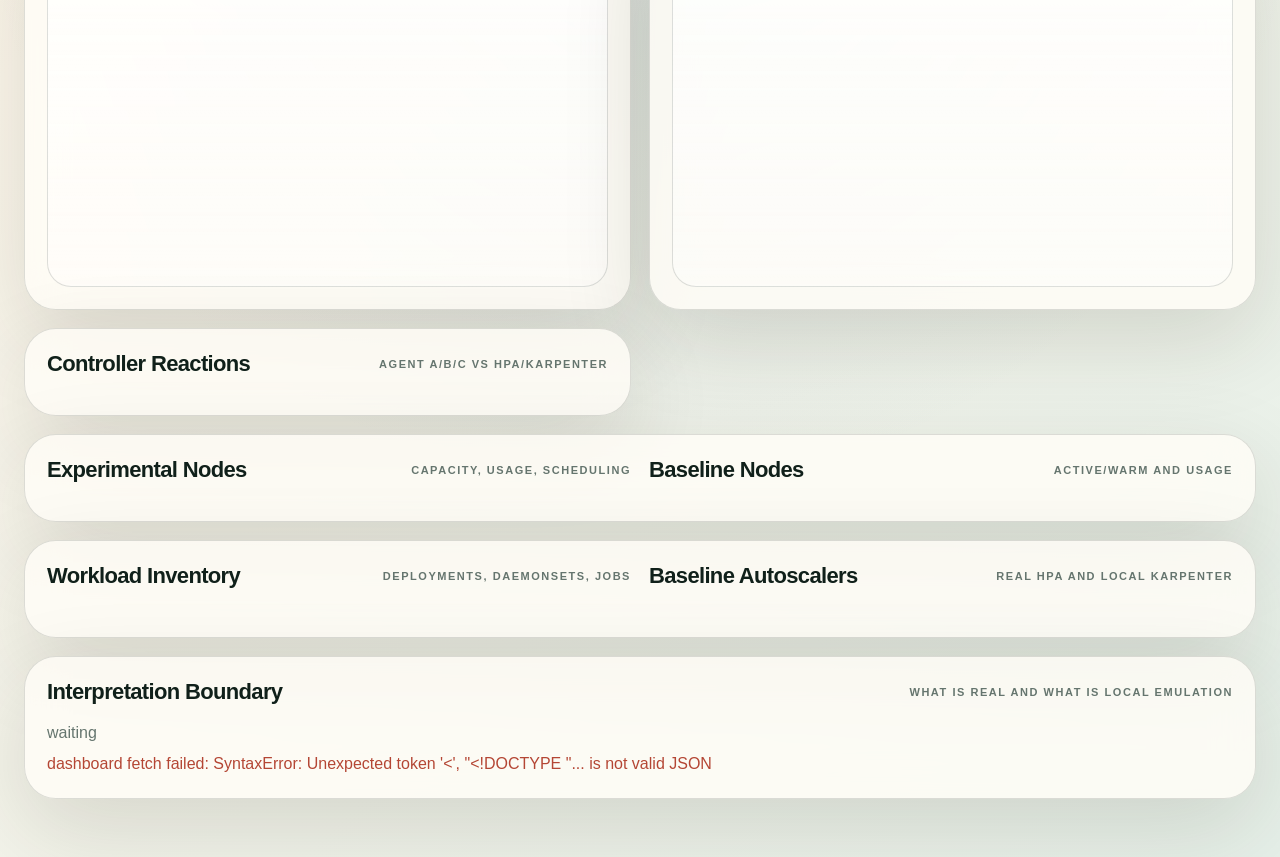
==== commit d769546a: "Replace capacity chart shell" ====
--- a/orchestrator_stack/comparison_dashboard/index.html
+++ b/orchestrator_stack/comparison_dashboard/index.html
@@ -4,7 +4,7 @@
   <meta charset="utf-8" />
   <meta name="viewport" content="width=device-width, initial-scale=1" />
   <title>Borg Orchestrator Comparison</title>
-  <link rel="stylesheet" href="styles.css?v=202605081610" />
+  <link rel="stylesheet" href="styles.css?v=202605081645" />
 </head>
 <body>
   <main class="shell">
@@ -52,8 +52,8 @@
         <canvas id="resourcePieCanvas" width="760" height="420"></canvas>
       </article>
       <article class="panel chart-card">
-        <div class="panel-head"><h2>Capacity And Demand</h2><span>requests vs allocatable</span></div>
-        <canvas id="capacityCanvas" width="760" height="420"></canvas>
+        <div class="panel-head"><h2>Capacity Matrix</h2><span>request headroom / live use</span></div>
+        <div id="capacityPanel" class="capacity-panel" aria-live="polite"></div>
       </article>
     </section>
 
@@ -101,6 +101,6 @@
       <p id="errors" class="error-line"></p>
     </section>
   </main>
-  <script src="app.js?v=202605081610"></script>
+  <script src="app.js?v=202605081645"></script>
 </body>
 </html>
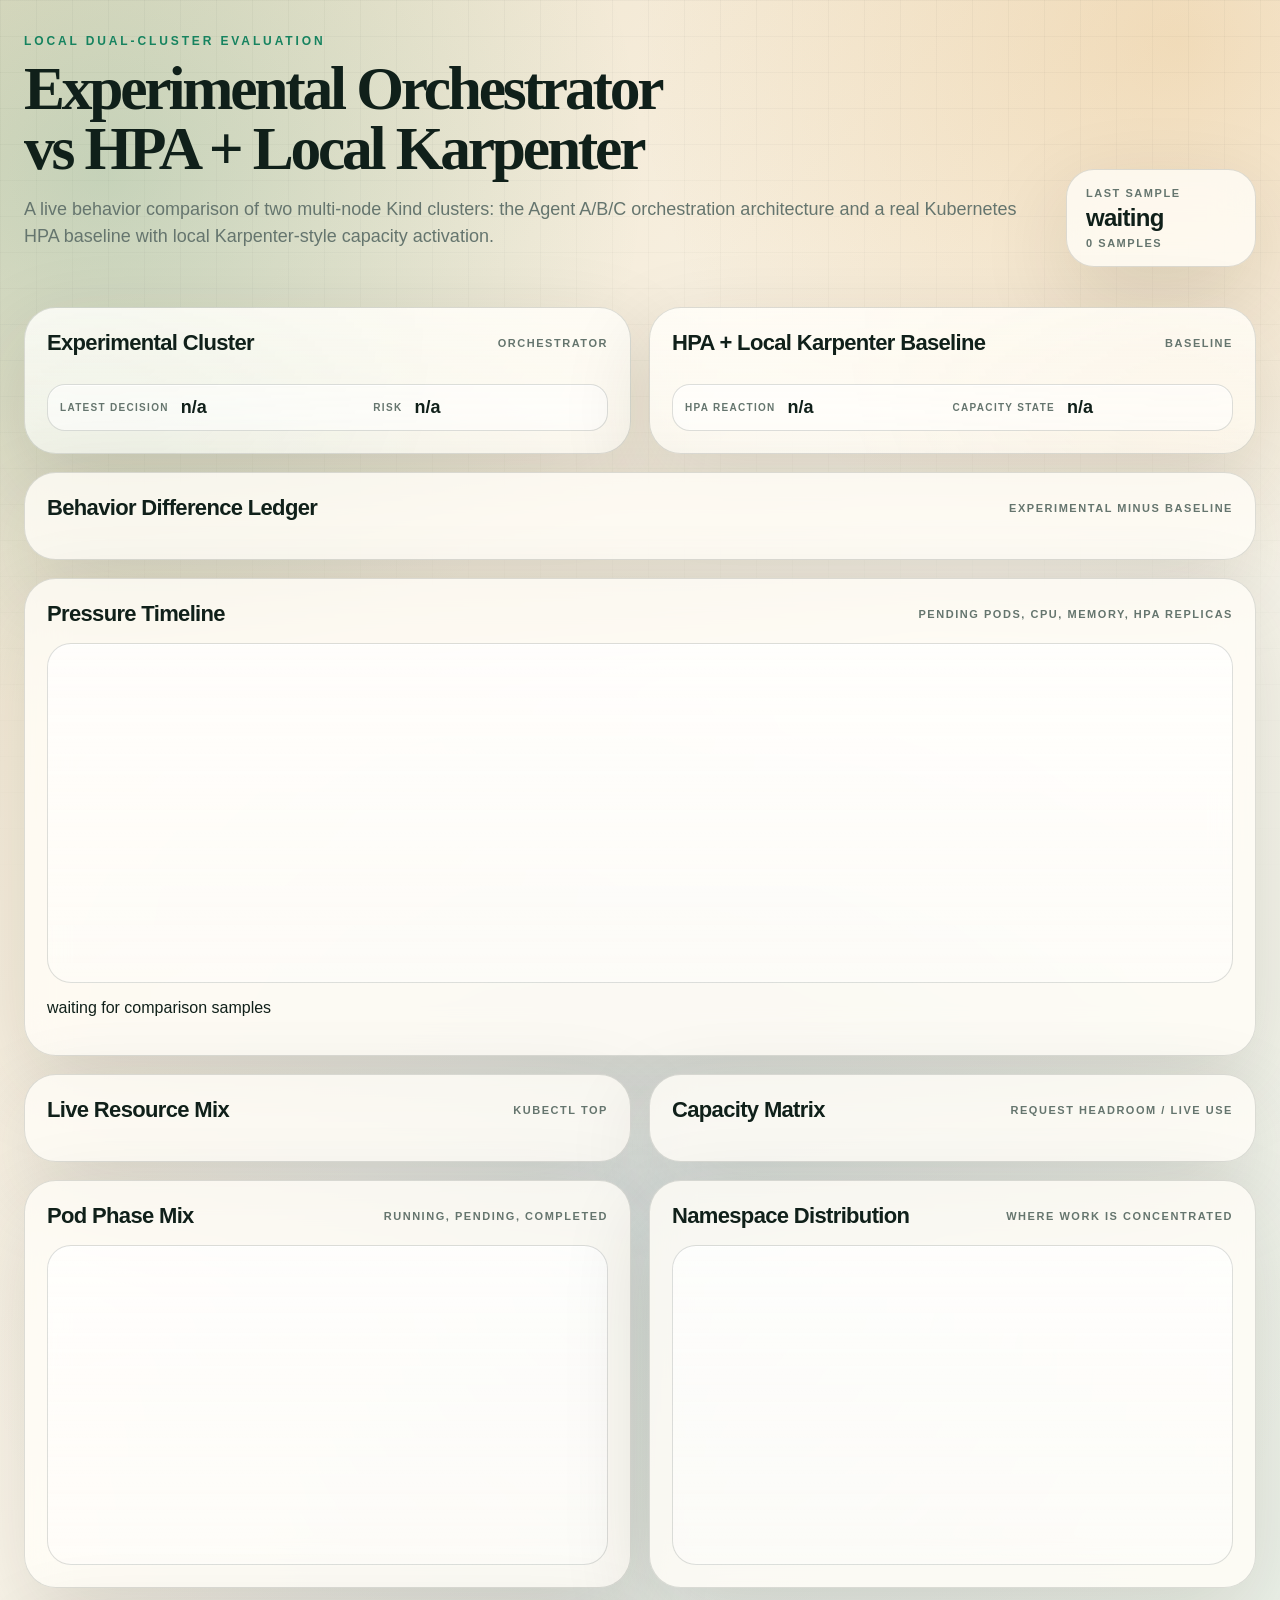
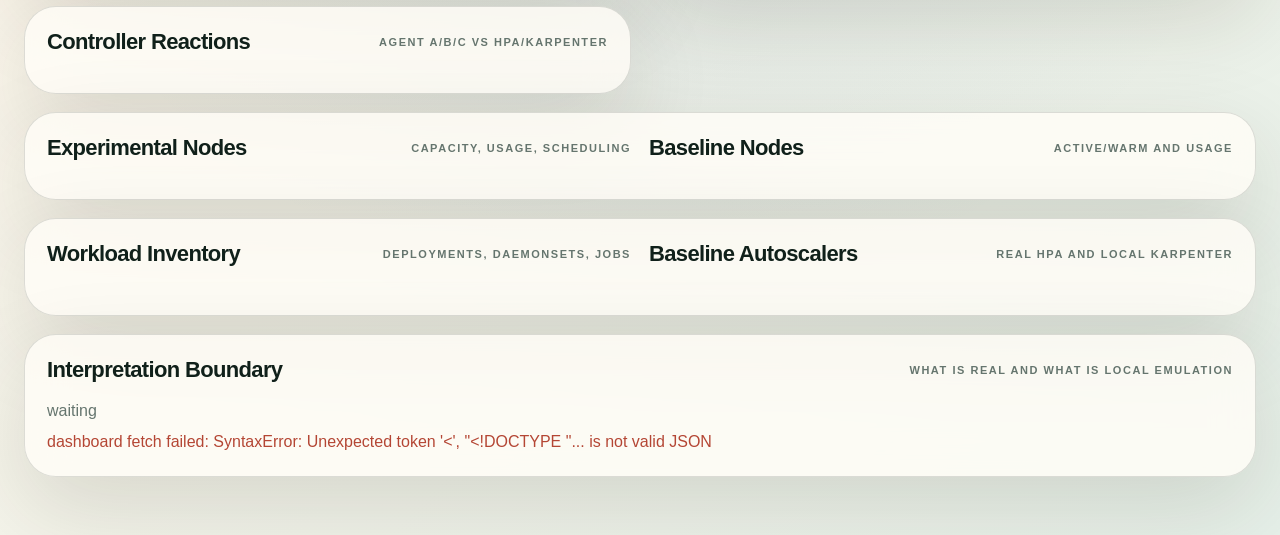
==== commit e418f424: "Update comparison dashboard resource panel markup" ====
--- a/orchestrator_stack/comparison_dashboard/index.html
+++ b/orchestrator_stack/comparison_dashboard/index.html
@@ -4,7 +4,7 @@
   <meta charset="utf-8" />
   <meta name="viewport" content="width=device-width, initial-scale=1" />
   <title>Borg Orchestrator Comparison</title>
-  <link rel="stylesheet" href="styles.css?v=202605081645" />
+  <link rel="stylesheet" href="styles.css?v=202605081725" />
 </head>
 <body>
   <main class="shell">
@@ -43,13 +43,14 @@
 
     <section class="chart-grid primary-charts">
       <article class="panel chart-card wide">
-        <div class="panel-head"><h2>Pressure Timeline</h2><span>pending pods, workers, CPU, memory</span></div>
+        <div class="panel-head"><h2>Pressure Timeline</h2><span>pending pods, CPU, memory, HPA replicas</span></div>
         <canvas id="timelineCanvas" width="1700" height="420"></canvas>
+        <p id="timelineWindow" class="chart-note">waiting for comparison samples</p>
         <div id="timelineLegend" class="legend"></div>
       </article>
       <article class="panel chart-card">
         <div class="panel-head"><h2>Live Resource Mix</h2><span>kubectl top</span></div>
-        <canvas id="resourcePieCanvas" width="760" height="420"></canvas>
+        <div id="resourceMixPanel" class="resource-mix-panel"></div>
       </article>
       <article class="panel chart-card">
         <div class="panel-head"><h2>Capacity Matrix</h2><span>request headroom / live use</span></div>
@@ -101,6 +102,6 @@
       <p id="errors" class="error-line"></p>
     </section>
   </main>
-  <script src="app.js?v=202605081645"></script>
+  <script src="app.js?v=202605081725"></script>
 </body>
 </html>
--- a/orchestrator_stack/comparison_dashboard/styles.css
+++ b/orchestrator_stack/comparison_dashboard/styles.css
@@ -99,6 +99,52 @@
 canvas { display:block; width:100%; height:320px; border-radius:24px; border:1px solid var(--line); background:linear-gradient(180deg,rgba(255,255,255,.72),rgba(255,255,255,.34)); box-shadow:inset 0 1px 0 rgba(255,255,255,.78); }
 #timelineCanvas { height:340px; }
 #resourcePieCanvas { height:360px; }
+.capacity-panel { display:grid; gap:12px; }
+.capacity-row {
+  display:grid;
+  gap:11px;
+  padding:13px;
+  border:1px solid var(--line);
+  border-radius:20px;
+  background:linear-gradient(180deg,rgba(255,255,255,.68),rgba(255,255,255,.42));
+  box-shadow:inset 0 1px 0 rgba(255,255,255,.80);
+}
+.capacity-row header, .capacity-row footer { display:flex; align-items:flex-start; justify-content:space-between; gap:12px; }
+.capacity-row header span {
+  color:var(--muted);
+  text-transform:uppercase;
+  letter-spacing:.12em;
+  font-size:10px;
+  font-weight:900;
+}
+.capacity-row header b { font-size:13px; text-align:right; letter-spacing:-.02em; }
+.capacity-pair { display:grid; grid-template-columns:1fr 1fr; gap:8px; }
+.capacity-cell {
+  min-width:0;
+  display:grid;
+  gap:7px;
+  padding:10px;
+  border:1px solid var(--line);
+  border-radius:16px;
+  background:rgba(255,253,247,.72);
+}
+.capacity-cell span, .capacity-cell em {
+  color:var(--muted);
+  text-transform:uppercase;
+  letter-spacing:.12em;
+  font-size:9px;
+  font-weight:900;
+  font-style:normal;
+}
+.capacity-cell b { font-size:22px; line-height:1; letter-spacing:-.04em; }
+.capacity-bar { height:9px; overflow:hidden; border-radius:999px; background:rgba(16,32,26,.08); }
+.capacity-bar i { display:block; height:100%; min-width:2px; border-radius:999px; }
+.capacity-hot { border-color:rgba(180,70,52,.34); background:rgba(180,70,52,.06); }
+.capacity-watch { border-color:rgba(212,138,32,.34); background:rgba(212,138,32,.06); }
+.capacity-safe { border-color:rgba(22,131,95,.20); }
+.capacity-unknown { opacity:.68; }
+.capacity-row footer b { flex:0 0 auto; font-size:16px; letter-spacing:-.03em; }
+.capacity-row footer small { color:var(--muted); text-align:right; line-height:1.28; }
 .legend { display:flex; flex-wrap:wrap; gap:14px; color:var(--muted); margin-top:12px; font-size:14px; }
 .legend b { font-size:16px; }
 .details { display:grid; grid-template-columns:1fr 1fr; gap:18px; margin-bottom:18px; }
@@ -116,4 +162,4 @@
 .pill-row { display:flex; flex-wrap:wrap; gap:8px; }
 .pill { border:1px solid var(--line); border-radius:999px; padding:7px 10px; background:rgba(255,255,255,.62); color:var(--muted); font-size:12px; }
 @media (max-width: 1300px) { .primary-charts, .secondary-charts { grid-template-columns:1fr 1fr; } .chart-card.wide { grid-column:1 / -1; } .ledger { grid-template-columns:1fr 1fr; } }
-@media (max-width: 900px) { .hero, .comparison-grid, .details, .primary-charts, .secondary-charts, .ledger { grid-template-columns:1fr; } .metric-grid { grid-template-columns:repeat(2,minmax(0,1fr)); } .signal-band, .table div { grid-template-columns:1fr; } h1 { font-size:42px; } .shell { width:min(100vw - 24px, 1780px); } }
+@media (max-width: 900px) { .hero, .comparison-grid, .details, .primary-charts, .secondary-charts, .ledger { grid-template-columns:1fr; } .metric-grid { grid-template-columns:repeat(2,minmax(0,1fr)); } .signal-band, .table div, .capacity-pair { grid-template-columns:1fr; } .capacity-row header, .capacity-row footer { display:grid; } .capacity-row footer small { text-align:left; } h1 { font-size:42px; } .shell { width:min(100vw - 24px, 1780px); } }
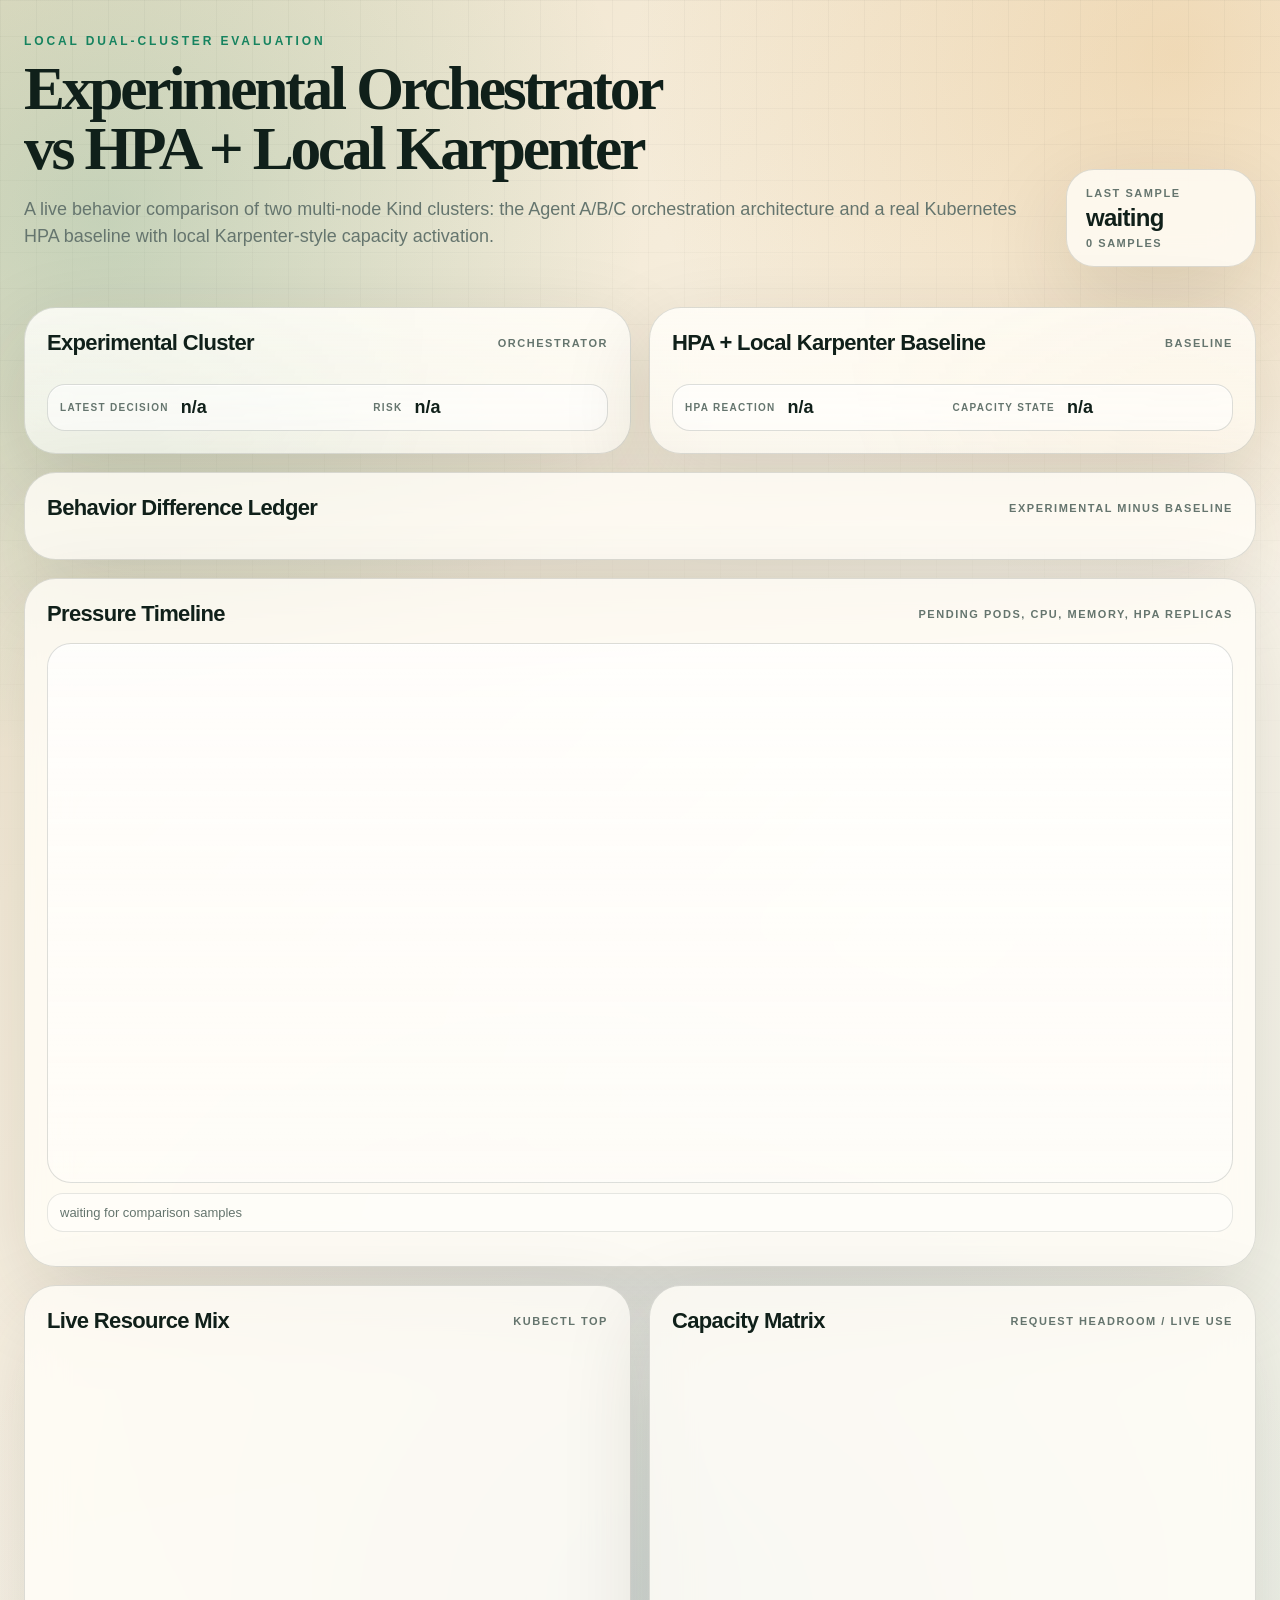
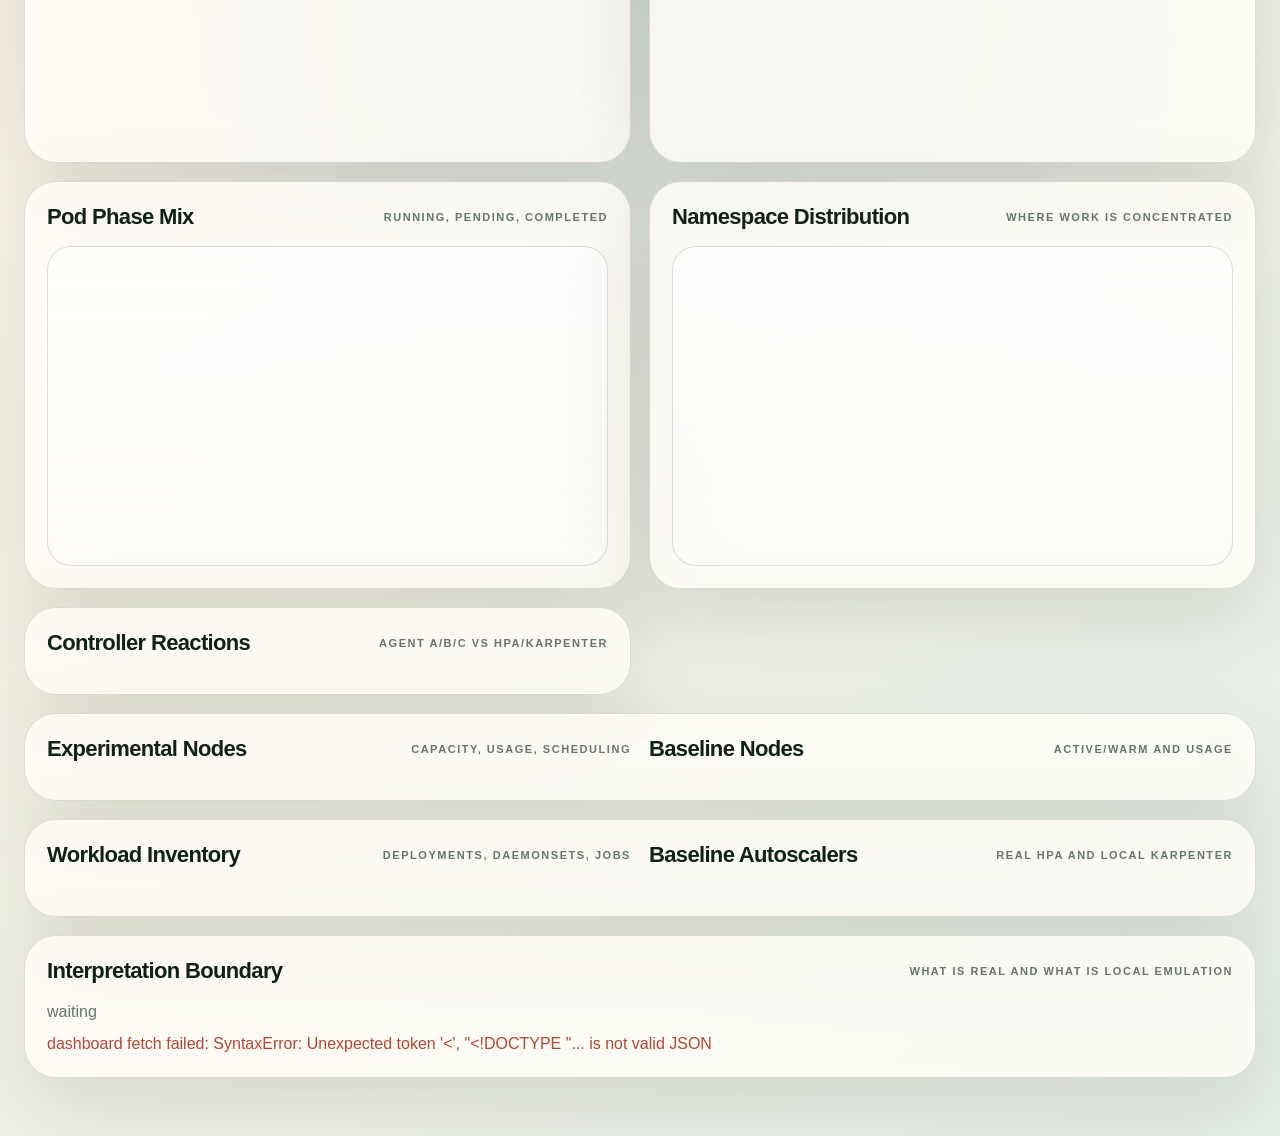
==== commit af9974c4: "Expand pressure timeline canvas" ====
--- a/orchestrator_stack/comparison_dashboard/index.html
+++ b/orchestrator_stack/comparison_dashboard/index.html
@@ -44,7 +44,7 @@
     <section class="chart-grid primary-charts">
       <article class="panel chart-card wide">
         <div class="panel-head"><h2>Pressure Timeline</h2><span>pending pods, CPU, memory, HPA replicas</span></div>
-        <canvas id="timelineCanvas" width="1700" height="420"></canvas>
+        <canvas id="timelineCanvas" width="1700" height="620"></canvas>
         <p id="timelineWindow" class="chart-note">waiting for comparison samples</p>
         <div id="timelineLegend" class="legend"></div>
       </article>
--- a/orchestrator_stack/comparison_dashboard/styles.css
+++ b/orchestrator_stack/comparison_dashboard/styles.css
@@ -93,12 +93,115 @@
 .delta-neutral { color:var(--muted); }
 .chart-grid { display:grid; gap:18px; margin-bottom:18px; }
 .chart-grid > * { min-width:0; }
-.primary-charts { grid-template-columns:2fr 1fr 1fr; }
+.primary-charts { grid-template-columns:minmax(0,1fr) minmax(0,1fr); }
 .secondary-charts { grid-template-columns:1fr 1fr 1fr; }
-.chart-card.wide { grid-column:auto; }
+.chart-card.wide { grid-column:1 / -1; }
 canvas { display:block; width:100%; height:320px; border-radius:24px; border:1px solid var(--line); background:linear-gradient(180deg,rgba(255,255,255,.72),rgba(255,255,255,.34)); box-shadow:inset 0 1px 0 rgba(255,255,255,.78); }
-#timelineCanvas { height:340px; }
-#resourcePieCanvas { height:360px; }
+#timelineCanvas { height:540px; }
+.chart-note {
+  margin:10px 0 0;
+  color:var(--muted);
+  font-size:13px;
+  line-height:1.35;
+  padding:10px 12px;
+  border:1px solid rgba(16,32,26,.10);
+  border-radius:16px;
+  background:rgba(255,255,255,.46);
+}
+.resource-mix-panel {
+  display:grid;
+  grid-template-columns:repeat(2,minmax(0,1fr));
+  gap:14px;
+  min-height:390px;
+}
+.resource-card {
+  min-width:0;
+  display:grid;
+  align-content:start;
+  gap:12px;
+  padding:17px;
+  border:1px solid var(--line);
+  border-radius:24px;
+  background:
+    linear-gradient(180deg,rgba(255,255,255,.76),rgba(255,253,247,.48)),
+    radial-gradient(circle at 18% 12%,rgba(22,131,95,.10),transparent 14rem);
+  box-shadow:inset 0 1px 0 rgba(255,255,255,.82), 0 18px 42px rgba(41,33,15,.08);
+}
+.resource-card.baseline {
+  background:
+    linear-gradient(180deg,rgba(255,255,255,.76),rgba(255,253,247,.48)),
+    radial-gradient(circle at 82% 12%,rgba(212,138,32,.13),transparent 14rem);
+}
+.resource-card header {
+  display:flex;
+  align-items:flex-start;
+  justify-content:space-between;
+  gap:12px;
+  padding-bottom:2px;
+}
+.resource-card header span {
+  color:var(--ink);
+  font-size:24px;
+  line-height:1;
+  font-weight:950;
+  letter-spacing:-.045em;
+}
+.resource-card header b {
+  color:var(--muted);
+  text-transform:uppercase;
+  letter-spacing:.12em;
+  font-size:10px;
+  text-align:right;
+}
+.resource-row {
+  min-width:0;
+  display:grid;
+  grid-template-columns:minmax(0,1fr) auto;
+  gap:8px 12px;
+  align-items:end;
+  padding:11px 12px;
+  border:1px solid rgba(16,32,26,.10);
+  border-radius:18px;
+  background:rgba(255,255,255,.56);
+}
+.resource-row span {
+  display:block;
+  color:var(--muted);
+  text-transform:uppercase;
+  letter-spacing:.12em;
+  font-size:9px;
+  font-weight:900;
+}
+.resource-row b {
+  display:block;
+  margin-top:5px;
+  font-size:22px;
+  line-height:1;
+  letter-spacing:-.04em;
+  overflow-wrap:anywhere;
+}
+.resource-row em {
+  color:var(--ink);
+  font-style:normal;
+  font-size:18px;
+  font-weight:900;
+  letter-spacing:-.035em;
+  white-space:nowrap;
+}
+.resource-row i {
+  grid-column:1 / -1;
+  display:block;
+  height:10px;
+  border-radius:999px;
+  overflow:hidden;
+  background:rgba(16,32,26,.08);
+}
+.resource-row i strong {
+  display:block;
+  min-width:2px;
+  height:100%;
+  border-radius:999px;
+}
 .capacity-panel { display:grid; gap:12px; }
 .capacity-row {
   display:grid;
@@ -156,10 +259,14 @@
 .reaction-panel { display:grid; gap:10px; }
 .reaction-card { display:grid; gap:7px; }
 .reaction-card b { font-size:19px; letter-spacing:-.03em; }
+.reaction-card.hpa-saturated { border-color:rgba(180,70,52,.34); background:rgba(180,70,52,.06); }
+.reaction-card.hpa-scale-up { border-color:rgba(212,138,32,.36); background:rgba(212,138,32,.07); }
+.reaction-card.hpa-scale-down { border-color:rgba(47,111,159,.30); background:rgba(47,111,159,.06); }
+.reaction-card.hpa-steady { border-color:rgba(22,131,95,.24); background:rgba(22,131,95,.05); }
 .note-panel { margin-top:18px; }
 .note-panel p { color:var(--muted); line-height:1.48; margin:8px 0 0; }
 .error-line { color:var(--red) !important; }
 .pill-row { display:flex; flex-wrap:wrap; gap:8px; }
 .pill { border:1px solid var(--line); border-radius:999px; padding:7px 10px; background:rgba(255,255,255,.62); color:var(--muted); font-size:12px; }
-@media (max-width: 1300px) { .primary-charts, .secondary-charts { grid-template-columns:1fr 1fr; } .chart-card.wide { grid-column:1 / -1; } .ledger { grid-template-columns:1fr 1fr; } }
-@media (max-width: 900px) { .hero, .comparison-grid, .details, .primary-charts, .secondary-charts, .ledger { grid-template-columns:1fr; } .metric-grid { grid-template-columns:repeat(2,minmax(0,1fr)); } .signal-band, .table div, .capacity-pair { grid-template-columns:1fr; } .capacity-row header, .capacity-row footer { display:grid; } .capacity-row footer small { text-align:left; } h1 { font-size:42px; } .shell { width:min(100vw - 24px, 1780px); } }
+@media (max-width: 1300px) { .primary-charts, .secondary-charts { grid-template-columns:1fr 1fr; } .chart-card.wide { grid-column:1 / -1; } .ledger { grid-template-columns:1fr 1fr; } .resource-mix-panel { grid-template-columns:1fr; } }
+@media (max-width: 900px) { .hero, .comparison-grid, .details, .primary-charts, .secondary-charts, .ledger { grid-template-columns:1fr; } .metric-grid { grid-template-columns:repeat(2,minmax(0,1fr)); } .signal-band, .table div, .capacity-pair { grid-template-columns:1fr; } .capacity-row header, .capacity-row footer, .resource-card header { display:grid; } .capacity-row footer small, .resource-card header b { text-align:left; } h1 { font-size:42px; } .shell { width:min(100vw - 24px, 1780px); } }
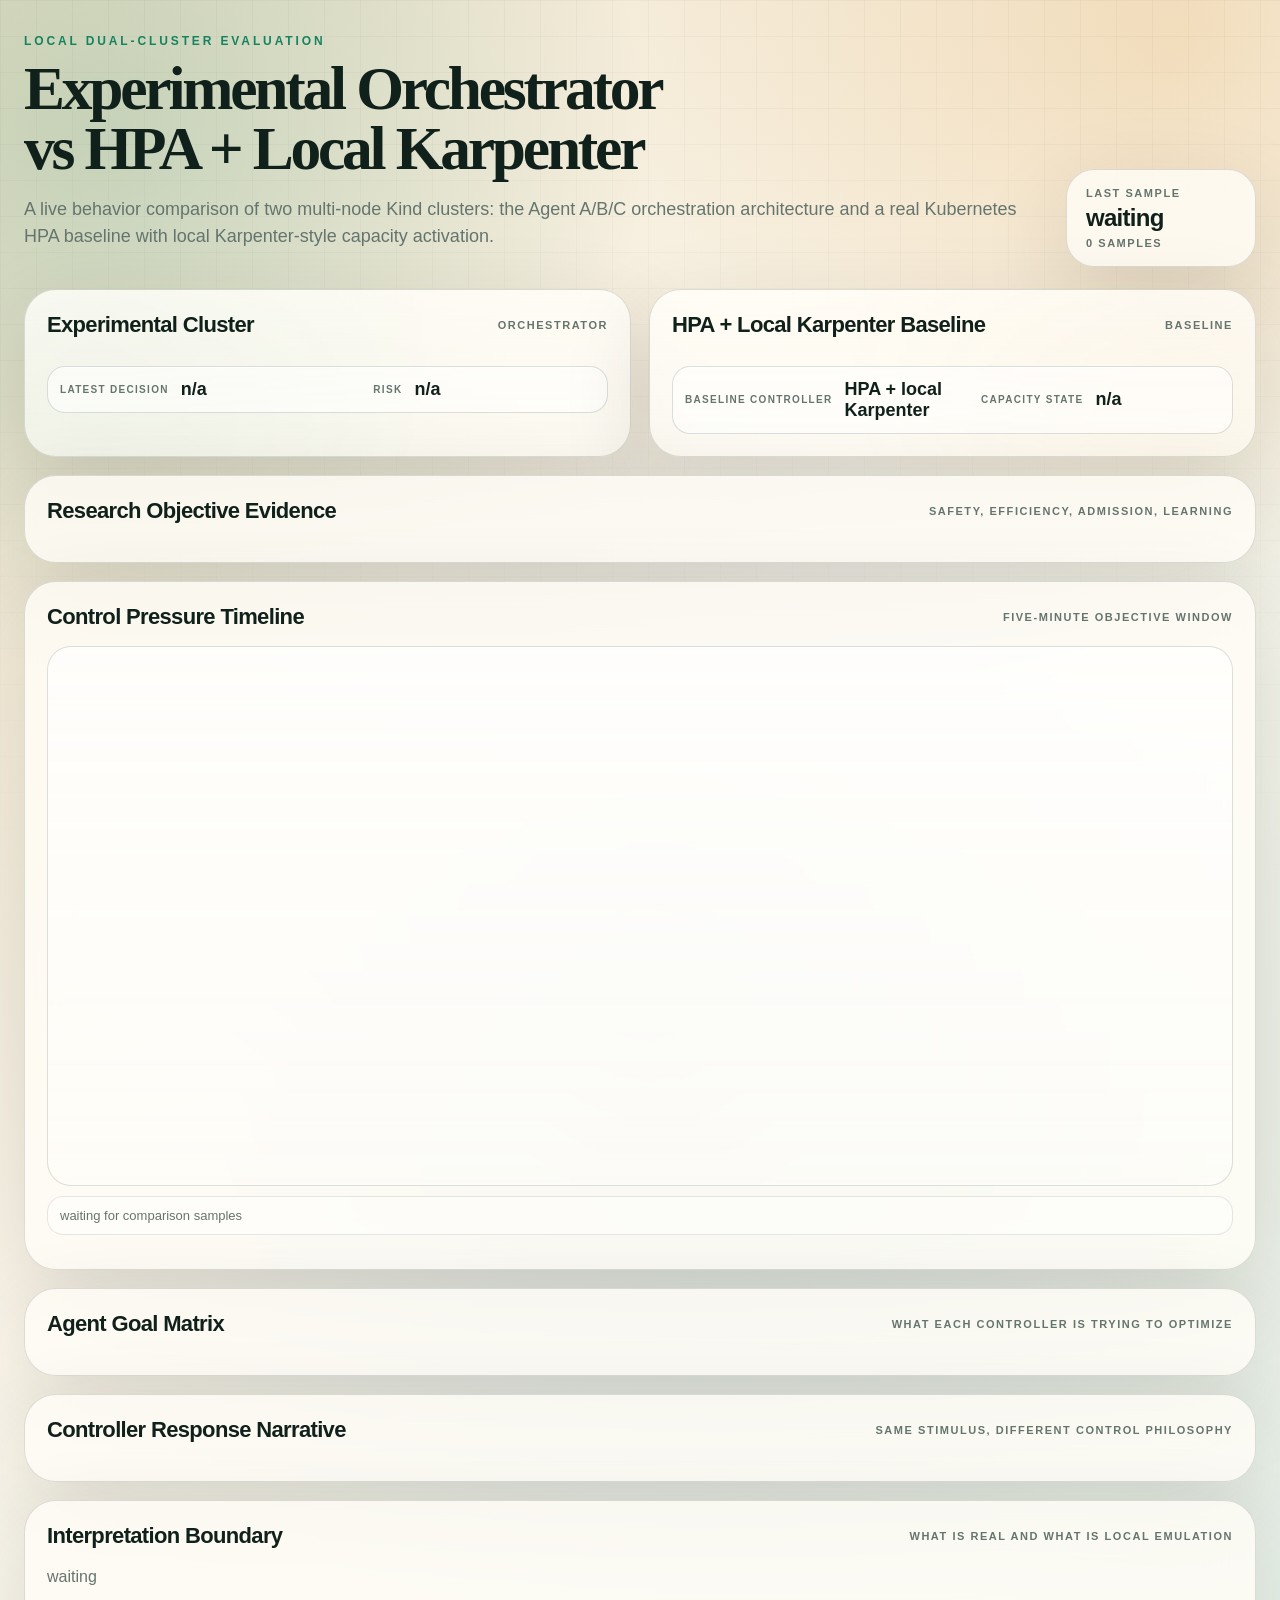
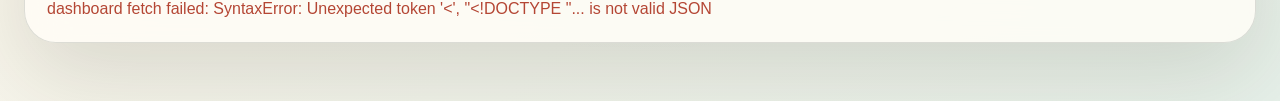
==== commit 5e460642: "Simplify comparison dashboard structure" ====
--- a/orchestrator_stack/comparison_dashboard/index.html
+++ b/orchestrator_stack/comparison_dashboard/index.html
@@ -4,7 +4,7 @@
   <meta charset="utf-8" />
   <meta name="viewport" content="width=device-width, initial-scale=1" />
   <title>Borg Orchestrator Comparison</title>
-  <link rel="stylesheet" href="styles.css?v=202605081725" />
+  <link rel="stylesheet" href="styles.css?v=202605081900" />
 </head>
 <body>
   <main class="shell">
@@ -21,8 +21,6 @@
       </aside>
     </section>
 
-    <section id="scorecards" class="scorecards"></section>
-
     <section class="comparison-grid">
       <article class="cluster-card experimental">
         <div class="panel-head"><h2>Experimental Cluster</h2><span id="experimentalRole">orchestrator</span></div>
@@ -32,68 +30,32 @@
       <article class="cluster-card baseline">
         <div class="panel-head"><h2>HPA + Local Karpenter Baseline</h2><span id="baselineRole">baseline</span></div>
         <div id="baselineMetrics" class="metric-grid"></div>
-        <div class="signal-band"><span>HPA reaction</span><b id="baselineHpa">n/a</b><span>capacity state</span><b id="baselineWarm">n/a</b></div>
+        <div class="signal-band"><span>baseline controller</span><b id="baselineController">HPA + local Karpenter</b><span>capacity state</span><b id="baselineWarm">n/a</b></div>
       </article>
     </section>
 
-    <section class="panel insight-panel">
-      <div class="panel-head"><h2>Behavior Difference Ledger</h2><span>experimental minus baseline</span></div>
-      <div id="differenceLedger" class="ledger"></div>
+    <section class="panel thesis-panel">
+      <div class="panel-head"><h2>Research Objective Evidence</h2><span>safety, efficiency, admission, learning</span></div>
+      <div id="objectiveEvidence" class="objective-grid"></div>
     </section>
 
     <section class="chart-grid primary-charts">
       <article class="panel chart-card wide">
-        <div class="panel-head"><h2>Pressure Timeline</h2><span>pending pods, CPU, memory, HPA replicas</span></div>
+        <div class="panel-head"><h2>Control Pressure Timeline</h2><span>five-minute objective window</span></div>
         <canvas id="timelineCanvas" width="1700" height="620"></canvas>
         <p id="timelineWindow" class="chart-note">waiting for comparison samples</p>
         <div id="timelineLegend" class="legend"></div>
       </article>
-      <article class="panel chart-card">
-        <div class="panel-head"><h2>Live Resource Mix</h2><span>kubectl top</span></div>
-        <div id="resourceMixPanel" class="resource-mix-panel"></div>
-      </article>
-      <article class="panel chart-card">
-        <div class="panel-head"><h2>Capacity Matrix</h2><span>request headroom / live use</span></div>
-        <div id="capacityPanel" class="capacity-panel" aria-live="polite"></div>
-      </article>
     </section>
 
-    <section class="chart-grid secondary-charts">
-      <article class="panel chart-card">
-        <div class="panel-head"><h2>Pod Phase Mix</h2><span>running, pending, completed</span></div>
-        <canvas id="phaseCanvas" width="760" height="360"></canvas>
-      </article>
-      <article class="panel chart-card">
-        <div class="panel-head"><h2>Namespace Distribution</h2><span>where work is concentrated</span></div>
-        <canvas id="namespaceCanvas" width="760" height="360"></canvas>
-      </article>
-      <article class="panel chart-card">
-        <div class="panel-head"><h2>Controller Reactions</h2><span>Agent A/B/C vs HPA/Karpenter</span></div>
-        <div id="reactionPanel" class="reaction-panel"></div>
-      </article>
+    <section class="panel agent-panel">
+      <div class="panel-head"><h2>Agent Goal Matrix</h2><span>what each controller is trying to optimize</span></div>
+      <div id="agentGoalMatrix" class="agent-goal-grid"></div>
     </section>
 
-    <section class="panel details node-section">
-      <div>
-        <div class="panel-head"><h2>Experimental Nodes</h2><span>capacity, usage, scheduling</span></div>
-        <div id="experimentalNodes" class="table node-table"></div>
-      </div>
-      <div>
-        <div class="panel-head"><h2>Baseline Nodes</h2><span>active/warm and usage</span></div>
-        <div id="baselineNodes" class="table node-table"></div>
-      </div>
-    </section>
-
-    <section class="panel details workload-section">
-      <div>
-        <div class="panel-head"><h2>Workload Inventory</h2><span>deployments, daemonsets, jobs</span></div>
-        <div id="workloadInventory" class="table compact-table"></div>
-      </div>
-      <div>
-        <div class="panel-head"><h2>Baseline Autoscalers</h2><span>real HPA and local Karpenter</span></div>
-        <div id="hpaTable" class="table compact-table"></div>
-        <div id="karpenterState" class="table compact-table"></div>
-      </div>
+    <section class="panel controller-panel">
+      <div class="panel-head"><h2>Controller Response Narrative</h2><span>same stimulus, different control philosophy</span></div>
+      <div id="reactionPanel" class="reaction-panel"></div>
     </section>
 
     <section class="panel note-panel">
@@ -102,6 +64,6 @@
       <p id="errors" class="error-line"></p>
     </section>
   </main>
-  <script src="app.js?v=202605081725"></script>
+  <script src="app.js?v=202605081900"></script>
 </body>
 </html>
--- a/orchestrator_stack/comparison_dashboard/styles.css
+++ b/orchestrator_stack/comparison_dashboard/styles.css
@@ -40,7 +40,7 @@
 .eyebrow { color:var(--green); text-transform:uppercase; letter-spacing:.24em; font-weight:900; font-size:12px; margin:0 0 10px; }
 h1 { margin:0; max-width:1180px; font-family:Georgia, Times New Roman, serif; font-size:clamp(42px,4.8vw,78px); line-height:.98; letter-spacing:-.052em; text-wrap:balance; }
 .subtitle { color:var(--muted); font-size:18px; line-height:1.45; max-width:1060px; }
-.status-card, .cluster-card, .panel, .score-card {
+.status-card, .cluster-card, .panel {
   border:1px solid var(--line);
   background:rgba(255,253,247,.82);
   backdrop-filter:blur(20px) saturate(1.12);
@@ -49,15 +49,6 @@
 .status-card { min-width:190px; border-radius:28px; padding:17px 19px; display:grid; gap:5px; }
 .status-card span, .status-card em { color:var(--muted); font-size:11px; text-transform:uppercase; letter-spacing:.14em; font-weight:900; font-style:normal; }
 .status-card b { font-size:24px; letter-spacing:-.03em; }
-.scorecards { display:grid; grid-template-columns:repeat(auto-fit,minmax(min(100%,320px),1fr)); gap:14px; margin-bottom:18px; }
-.score-card { border-radius:26px; padding:16px; display:grid; gap:10px; min-height:150px; min-width:0; overflow:hidden; }
-.score-card span { color:var(--muted); text-transform:uppercase; letter-spacing:.14em; font-size:11px; font-weight:900; }
-.score-card b { display:block; max-width:100%; font-size:clamp(19px,1.25vw,23px); line-height:1.08; letter-spacing:-.035em; overflow-wrap:anywhere; word-break:break-word; }
-.score-card small { color:var(--muted); line-height:1.35; }
-.score-values { display:grid; grid-template-columns:repeat(2,minmax(0,1fr)); gap:8px; min-width:0; }
-.score-values div { min-width:0; border:1px solid var(--line); border-radius:16px; padding:9px; background:rgba(255,255,255,.46); display:grid; gap:7px; align-content:start; }
-.score-values span { display:block; white-space:nowrap; }
-.score-values b { font-size:clamp(17px,1.05vw,20px); letter-spacing:-.025em; }
 .comparison-grid { display:grid; grid-template-columns:1fr 1fr; gap:18px; margin-bottom:18px; }
 .cluster-card, .panel { border-radius:32px; padding:22px; overflow:hidden; min-width:0; }
 .cluster-card.experimental { background:linear-gradient(180deg,rgba(255,253,247,.90),rgba(255,253,247,.72)), radial-gradient(circle at 12% 12%,rgba(22,131,95,.18),transparent 22rem); }
@@ -88,6 +79,104 @@
 .ledger { display:grid; grid-template-columns:repeat(4,minmax(0,1fr)); gap:10px; }
 .ledger-row { display:grid; gap:7px; min-height:145px; }
 .ledger-row b { font-size:22px; letter-spacing:-.04em; }
+.thesis-panel, .agent-panel, .controller-panel { margin-bottom:18px; }
+.objective-grid {
+  display:grid;
+  grid-template-columns:repeat(5,minmax(0,1fr));
+  gap:12px;
+}
+.objective-card {
+  min-width:0;
+  display:grid;
+  gap:9px;
+  align-content:start;
+  min-height:205px;
+  padding:16px;
+  border:1px solid var(--line);
+  border-radius:22px;
+  background:linear-gradient(180deg,rgba(255,255,255,.72),rgba(255,253,247,.48));
+  box-shadow:inset 0 1px 0 rgba(255,255,255,.82);
+}
+.objective-card.safety { border-left:5px solid var(--red); }
+.objective-card.efficiency { border-left:5px solid var(--green); }
+.objective-card.admission { border-left:5px solid var(--blue); }
+.objective-card.learning { border-left:5px solid var(--amber); }
+.objective-card.fidelity { border-left:5px solid var(--black); }
+.objective-card span,
+.agent-goal-row span {
+  color:var(--muted);
+  text-transform:uppercase;
+  letter-spacing:.13em;
+  font-size:10px;
+  font-weight:900;
+}
+.outcome-badge {
+  justify-self:start;
+  padding:7px 10px;
+  border-radius:999px;
+  font-size:11px;
+  line-height:1;
+  text-transform:uppercase;
+  letter-spacing:.12em;
+}
+.outcome-badge.good { color:var(--green); background:rgba(22,131,95,.10); border:1px solid rgba(22,131,95,.24); }
+.outcome-badge.watch { color:var(--amber); background:rgba(212,138,32,.10); border:1px solid rgba(212,138,32,.24); }
+.outcome-badge.bad { color:var(--red); background:rgba(180,70,52,.10); border:1px solid rgba(180,70,52,.24); }
+.outcome-badge.neutral { color:var(--muted); background:rgba(16,32,26,.06); border:1px solid rgba(16,32,26,.12); }
+.objective-card b {
+  display:block;
+  font-size:clamp(22px,1.7vw,31px);
+  line-height:1.05;
+  letter-spacing:-.05em;
+  overflow-wrap:anywhere;
+}
+.objective-card em {
+  color:var(--ink);
+  font-style:normal;
+  font-size:14px;
+  line-height:1.28;
+  overflow-wrap:anywhere;
+}
+.objective-card small { color:var(--muted); line-height:1.38; }
+.agent-goal-grid {
+  display:grid;
+  grid-template-columns:repeat(3,minmax(0,1fr));
+  gap:14px;
+}
+.agent-goal-row {
+  display:grid;
+  grid-template-columns:1fr;
+  gap:10px;
+  align-content:start;
+  padding:12px;
+  border:1px solid var(--line);
+  border-radius:24px;
+  background:linear-gradient(90deg,rgba(255,255,255,.72),rgba(255,253,247,.46));
+}
+.agent-goal-row.safety { box-shadow:inset 5px 0 0 rgba(180,70,52,.72); }
+.agent-goal-row.efficiency { box-shadow:inset 5px 0 0 rgba(22,131,95,.72); }
+.agent-goal-row.admission { box-shadow:inset 5px 0 0 rgba(47,111,159,.72); }
+.agent-goal-row > div {
+  min-width:0;
+  padding:10px;
+  border:1px solid rgba(16,32,26,.09);
+  border-radius:16px;
+  background:rgba(255,255,255,.50);
+}
+.agent-title b {
+  display:block;
+  margin-top:8px;
+  font-size:28px;
+  line-height:1;
+  letter-spacing:-.05em;
+}
+.agent-goal-row p {
+  margin:7px 0 0;
+  color:var(--ink);
+  font-size:13px;
+  line-height:1.33;
+  overflow-wrap:anywhere;
+}
 .delta-positive { color:var(--green); }
 .delta-negative { color:var(--red); }
 .delta-neutral { color:var(--muted); }
@@ -268,5 +357,6 @@
 .error-line { color:var(--red) !important; }
 .pill-row { display:flex; flex-wrap:wrap; gap:8px; }
 .pill { border:1px solid var(--line); border-radius:999px; padding:7px 10px; background:rgba(255,255,255,.62); color:var(--muted); font-size:12px; }
-@media (max-width: 1300px) { .primary-charts, .secondary-charts { grid-template-columns:1fr 1fr; } .chart-card.wide { grid-column:1 / -1; } .ledger { grid-template-columns:1fr 1fr; } .resource-mix-panel { grid-template-columns:1fr; } }
-@media (max-width: 900px) { .hero, .comparison-grid, .details, .primary-charts, .secondary-charts, .ledger { grid-template-columns:1fr; } .metric-grid { grid-template-columns:repeat(2,minmax(0,1fr)); } .signal-band, .table div, .capacity-pair { grid-template-columns:1fr; } .capacity-row header, .capacity-row footer, .resource-card header { display:grid; } .capacity-row footer small, .resource-card header b { text-align:left; } h1 { font-size:42px; } .shell { width:min(100vw - 24px, 1780px); } }
+@media (max-width: 1500px) { .objective-grid { grid-template-columns:repeat(3,minmax(0,1fr)); } .agent-goal-grid { grid-template-columns:1fr; } }
+@media (max-width: 1300px) { .primary-charts, .secondary-charts { grid-template-columns:1fr 1fr; } .chart-card.wide { grid-column:1 / -1; } .ledger { grid-template-columns:1fr 1fr; } .resource-mix-panel { grid-template-columns:1fr; } .objective-grid { grid-template-columns:repeat(2,minmax(0,1fr)); } }
+@media (max-width: 900px) { .hero, .comparison-grid, .details, .primary-charts, .secondary-charts, .ledger, .objective-grid, .agent-goal-row { grid-template-columns:1fr; } .metric-grid { grid-template-columns:repeat(2,minmax(0,1fr)); } .signal-band, .table div, .capacity-pair { grid-template-columns:1fr; } .capacity-row header, .capacity-row footer, .resource-card header { display:grid; } .capacity-row footer small, .resource-card header b { text-align:left; } h1 { font-size:42px; } .shell { width:min(100vw - 24px, 1780px); } }
